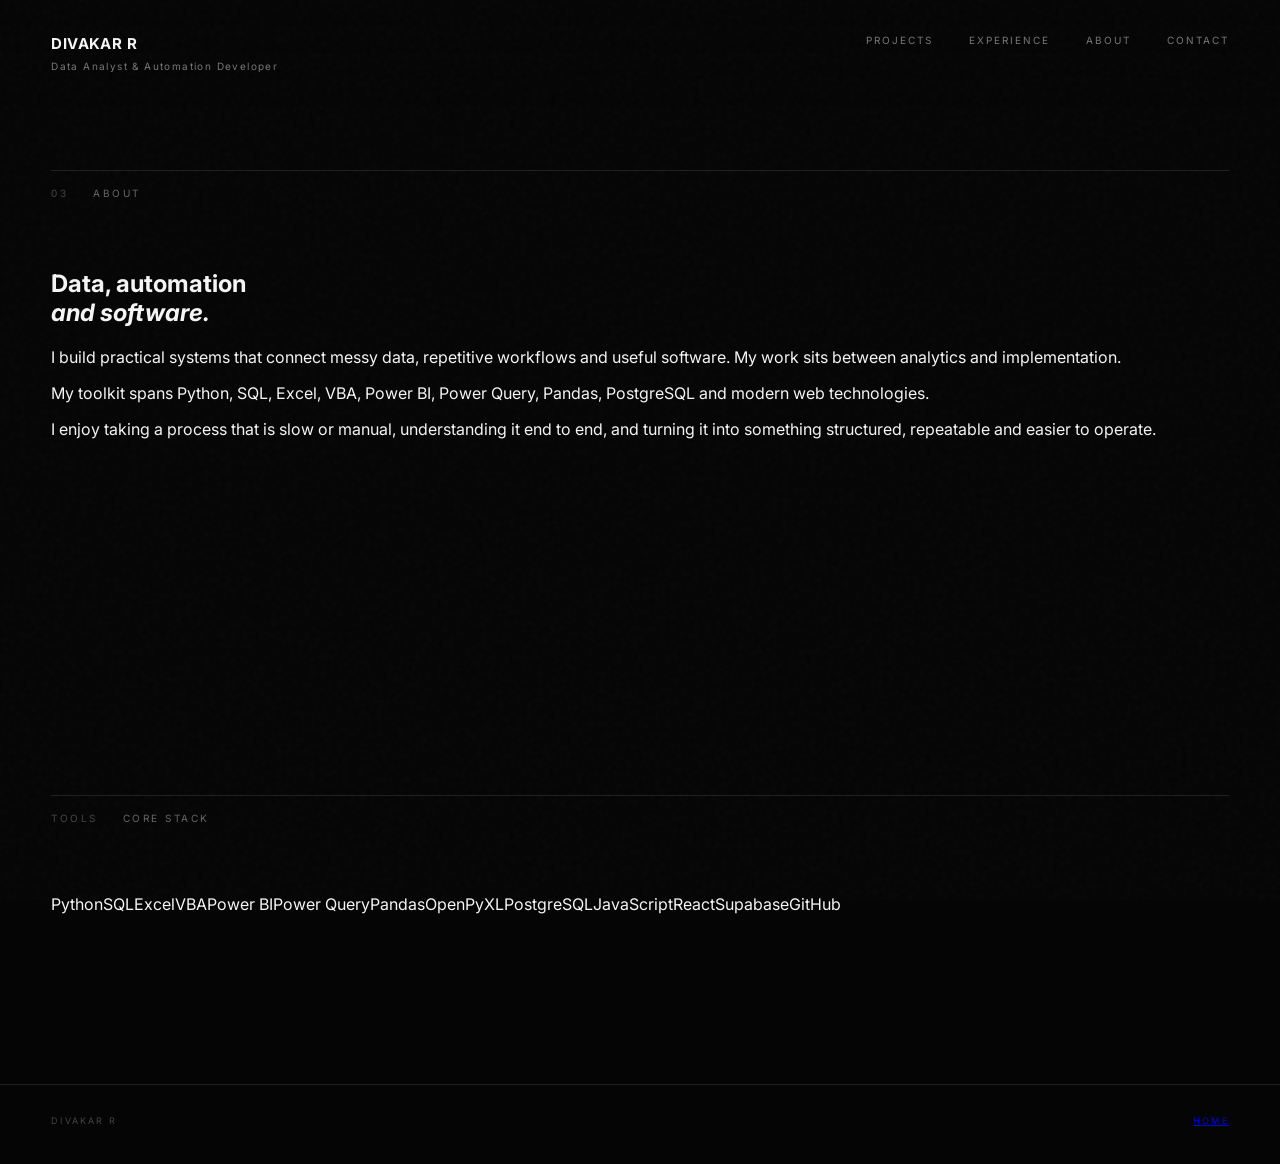
==== about.html @ 4584825c "Add About page" ====
<!doctype html><html lang="en"><head><meta charset="utf-8"><meta name="viewport" content="width=device-width,initial-scale=1"><meta name="description" content="About Divakar R — Data Analyst and Automation Developer"><title>About — Divakar R</title><link rel="preconnect" href="https://fonts.googleapis.com"><link rel="preconnect" href="https://fonts.gstatic.com" crossorigin><link href="https://fonts.googleapis.com/css2?family=Inter:wght@400;500;600;700;800&display=swap" rel="stylesheet"><link rel="stylesheet" href="style.css"></head><body><div class="noise"></div><header class="topbar"><a class="brand" href="index.html"><strong>DIVAKAR R</strong><span>Data Analyst &amp; Automation Developer</span></a><nav><a href="projects.html">Projects</a><a href="experience.html">Experience</a><a href="about.html">About</a><a href="contact.html">Contact</a></nav></header><main><section class="section page-hero"><div class="section-label"><span>03</span><span>ABOUT</span></div><h1 class="page-title">Data, automation<br><em>and software.</em></h1><div class="page-grid"><p class="lead">I build practical systems that connect messy data, repetitive workflows and useful software. My work sits between analytics and implementation.</p><div class="copy"><p>My toolkit spans Python, SQL, Excel, VBA, Power BI, Power Query, Pandas, PostgreSQL and modern web technologies.</p><p>I enjoy taking a process that is slow or manual, understanding it end to end, and turning it into something structured, repeatable and easier to operate.</p></div></div></section><section class="section"><div class="section-label"><span>TOOLS</span><span>CORE STACK</span></div><div class="skill-grid"><span>Python</span><span>SQL</span><span>Excel</span><span>VBA</span><span>Power BI</span><span>Power Query</span><span>Pandas</span><span>OpenPyXL</span><span>PostgreSQL</span><span>JavaScript</span><span>React</span><span>Supabase</span><span>GitHub</span></div></section></main><footer><span>DIVAKAR R</span><span><a href="index.html">HOME</a></span></footer></body></html>
---- style.css ----
:root{--bg:#050505;--fg:#f5f5f5;--muted:#858585;--dim:#5c5c5c;--line:#202020}*{box-sizing:border-box}html{scroll-behavior:smooth}body{margin:0;background:var(--bg);color:var(--fg);font-family:Inter,Arial,sans-serif;overflow-x:hidden}.noise{position:fixed;inset:0;z-index:50;pointer-events:none;opacity:.035;background-image:url("data:image/svg+xml,%3Csvg viewBox='0 0 180 180' xmlns='http://www.w3.org/2000/svg'%3E%3Cfilter id='n'%3E%3CfeTurbulence type='fractalNoise' baseFrequency='.9' numOctaves='4' stitchTiles='stitch'/%3E%3C/filter%3E%3Crect width='100%25' height='100%25' filter='url(%23n)' opacity='.8'/%3E%3C/svg%3E")}.topbar{position:fixed;top:0;left:0;right:0;z-index:20;display:flex;justify-content:space-between;align-items:flex-start;padding:34px 4vw;background:linear-gradient(to bottom,rgba(5,5,5,.8),transparent)}.brand{display:grid;gap:7px;color:var(--fg);text-decoration:none}.brand strong{font-size:15px;letter-spacing:.03em}.brand span{font-size:10px;letter-spacing:.14em;color:#777}.topbar nav{display:flex;gap:36px}.topbar nav a{text-decoration:none;color:#777;font-size:10px;text-transform:uppercase;letter-spacing:.2em;transition:color .25s}.topbar nav a:hover{color:#fff}.hero{min-height:100vh;display:grid;grid-template-columns:48% 52%;position:relative;padding:150px 4vw 70px;align-items:center}.hero-copy{position:relative;z-index:2}.eyebrow{display:flex;align-items:center;gap:18px;color:#aaa;font-size:11px;letter-spacing:.3em;margin-bottom:35px}.eyebrow i{width:115px;height:1px;background:#343434}.hero h1{font-size:clamp(70px,9vw,142px);line-height:.82;letter-spacing:-.085em;margin:0 0 42px;font-weight:700}.hero h1 span{color:#626262}.hero-copy>p{max-width:500px;margin:0 0 48px;color:#8e8e8e;font-size:15px;line-height:1.8}.work-link{display:inline-flex;align-items:center;gap:30px;color:#fff;text-decoration:none;border-bottom:1px solid #444;padding-bottom:14px;font-size:10px;letter-spacing:.25em}.work-link b{font-size:26px;font-weight:300;line-height:.45;transition:transform .25s}.work-link:hover b{transform:translateX(8px)}.orb-stage{height:min(76vh,760px);min-height:520px;position:relative;display:grid;place-items:center}.orb-stage canvas{width:100%;height:100%;display:block}.orb-haze{position:absolute;width:min(35vw,470px);height:min(35vw,470px);border-radius:50%;background:radial-gradient(circle,rgba(255,255,255,.045),transparent 67%);filter:blur(22px);pointer-events:none}.section{padding:170px 4vw}.section-label{display:flex;align-items:center;gap:25px;padding-top:16px;border-top:1px solid var(--line);margin-bottom:70px;color:#666;font-size:10px;letter-spacing:.25em}.section-label span:first-child{color:#444}.project{display:grid;grid-template-columns:60px 1fr 220px 30px;align-items:center;gap:20px;padding:28px 0;border-bottom:1px solid var(--line);text-decoration:none;color:#fff;transition:padding .35s,background .35s}.project:hover{padding-left:18px;background:linear-gradient(90deg,rgba(255,255,255,.025),transparent)}.project .number,.project .meta{color:#555;font-size:10px;letter-spacing:.16em}.project h2{margin:0;font-size:clamp(25px,3.2vw,48px);font-weight:500;letter-spacing:-.045em}.project .arrow{font-size:24px;text-align:right;color:#aaa}.split-section{min-height:70vh}.split-content{display:grid;grid-template-columns:1fr 1fr;gap:10vw}.kicker{color:#777;font-size:10px;letter-spacing:.24em;margin:0 0 35px}.split-content h2{font-size:clamp(44px,6vw,86px);line-height:.98;letter-spacing:-.065em;font-weight:600;margin:0}.body-copy{max-width:510px;padding-top:45px}.body-copy p{font-size:18px;line-height:1.9;color:#8a8a8a;margin:0}.about-statement em{color:#686868;font-style:normal}.skills{display:flex;flex-wrap:wrap;align-content:flex-start;gap:9px;padding-top:45px}.skills span{border:1px solid var(--line);padding:11px 14px;color:#888;font-size:10px;letter-spacing:.1em}.contact{min-height:75vh}.contact-content{display:grid;grid-template-columns:1.3fr .7fr;gap:10vw}.contact-content h2{font-size:clamp(52px,8vw,120px);line-height:.88;letter-spacing:-.08em;margin:0;font-weight:600}.contact-links{display:flex;flex-direction:column;align-self:end}.contact-links a{display:flex;justify-content:space-between;padding:18px 0;border-bottom:1px solid var(--line);color:#aaa;text-decoration:none;font-size:10px;letter-spacing:.2em;transition:color .25s}.contact-links a:hover{color:#fff}.contact-links span{font-size:18px}footer{display:flex;justify-content:space-between;padding:30px 4vw 38px;border-top:1px solid var(--line);color:#444;font-size:9px;letter-spacing:.24em}.reveal{opacity:1;transform:none}.js-ready .reveal{opacity:0;transform:translateY(22px);transition:opacity .9s ease,transform .9s ease}.js-ready .reveal.is-visible{opacity:1;transform:none}@media(max-width:900px){.topbar{padding:24px 6vw}.topbar nav{gap:16px}.topbar nav a{font-size:8px}.hero{grid-template-columns:1fr;padding:125px 6vw 40px}.hero h1{font-size:clamp(65px,16vw,112px)}.hero-copy>p{max-width:430px}.orb-stage{height:430px;min-height:430px;margin-top:-25px}.orb-haze{width:330px;height:330px}.section{padding:115px 6vw}.project{grid-template-columns:38px 1fr 25px}.project .meta{display:none}.split-content,.contact-content{grid-template-columns:1fr;gap:45px}.body-copy,.skills{padding-top:0}.split-section{min-height:auto}.contact-content h2{max-width:700px}footer{padding-left:6vw;padding-right:6vw}}@media(max-width:560px){.brand span{display:none}.topbar nav a:nth-child(3){display:none}.topbar nav{gap:12px}.hero{padding-top:115px}.hero h1{margin-bottom:34px}.hero-copy>p{font-size:14px}.orb-stage{height:360px;min-height:360px}.section-label{margin-bottom:48px}.project{padding:23px 0}.project h2{font-size:25px}.split-content h2{font-size:47px}.body-copy p{font-size:16px}.contact-content h2{font-size:56px}footer{font-size:8px}}@media(prefers-reduced-motion:reduce){html{scroll-behavior:auto}.project,.work-link b,.reveal{transition:none!important}.js-ready .reveal{opacity:1;transform:none}}
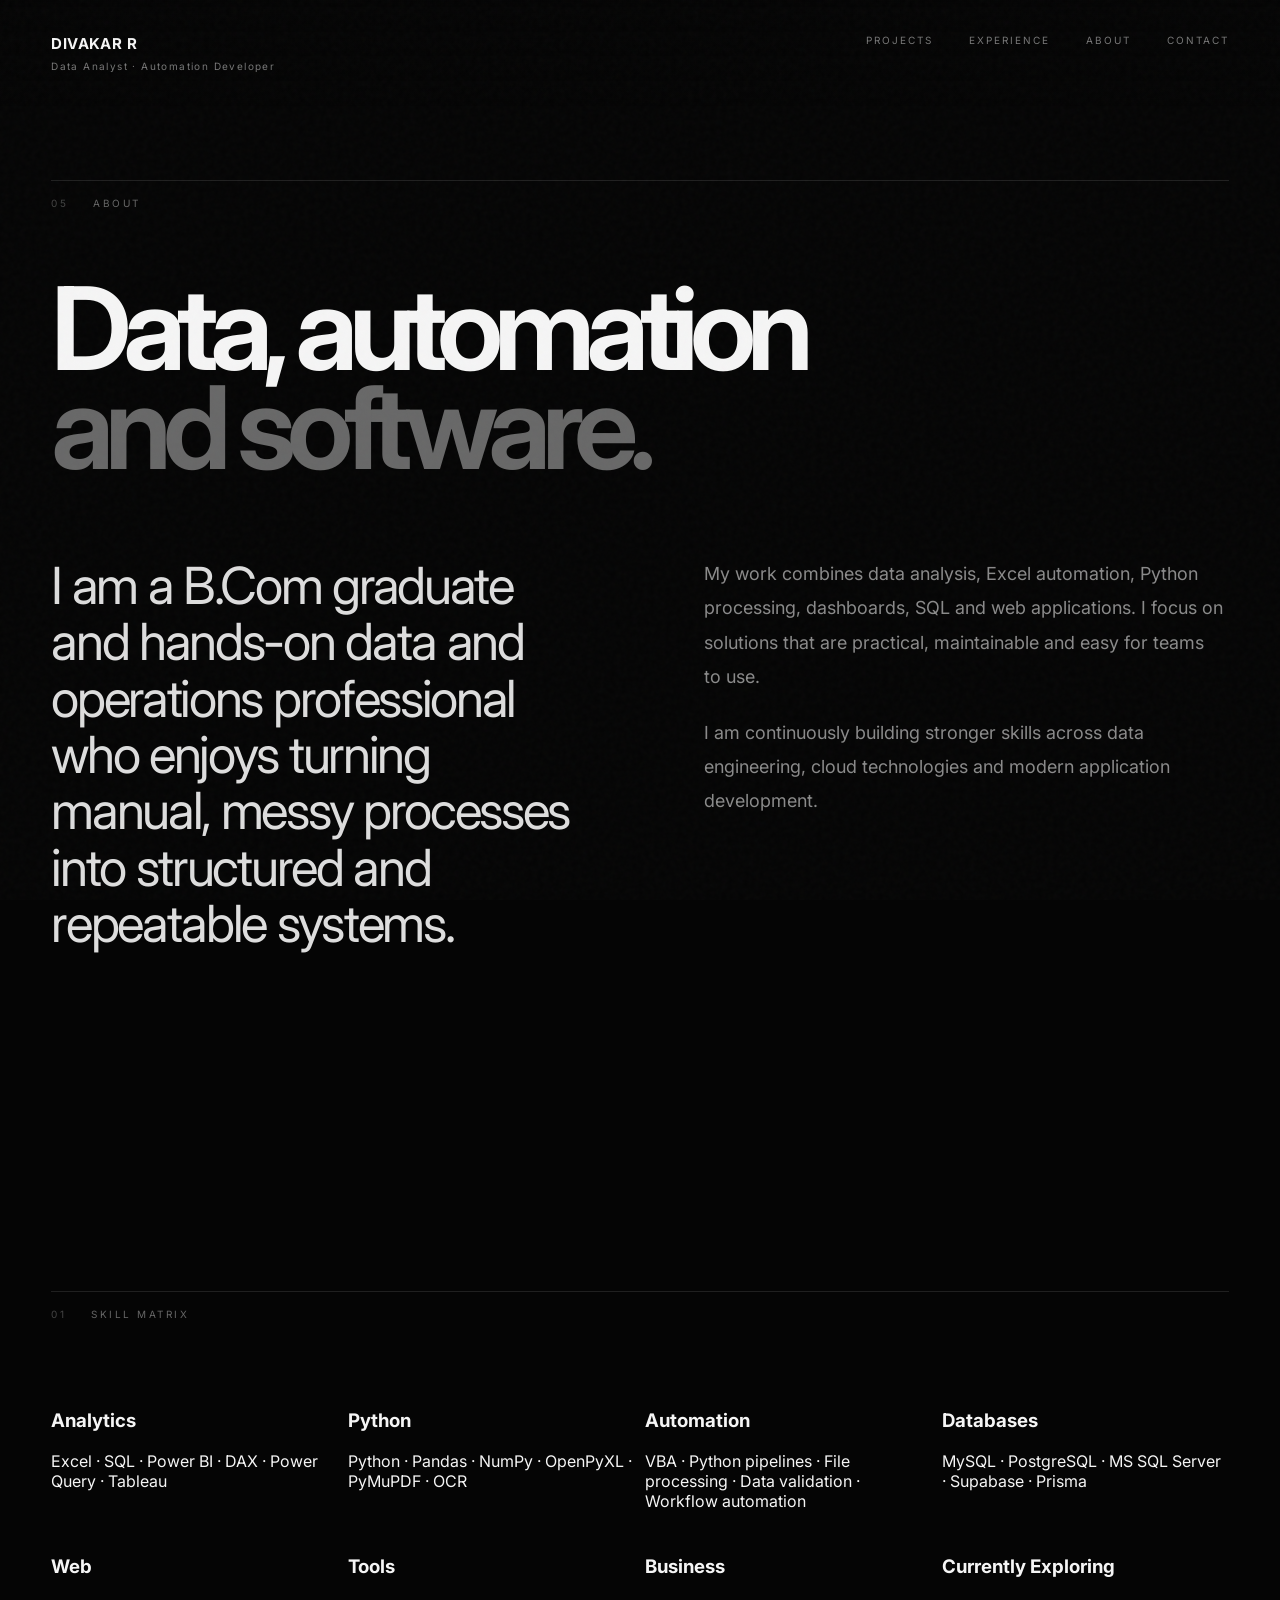
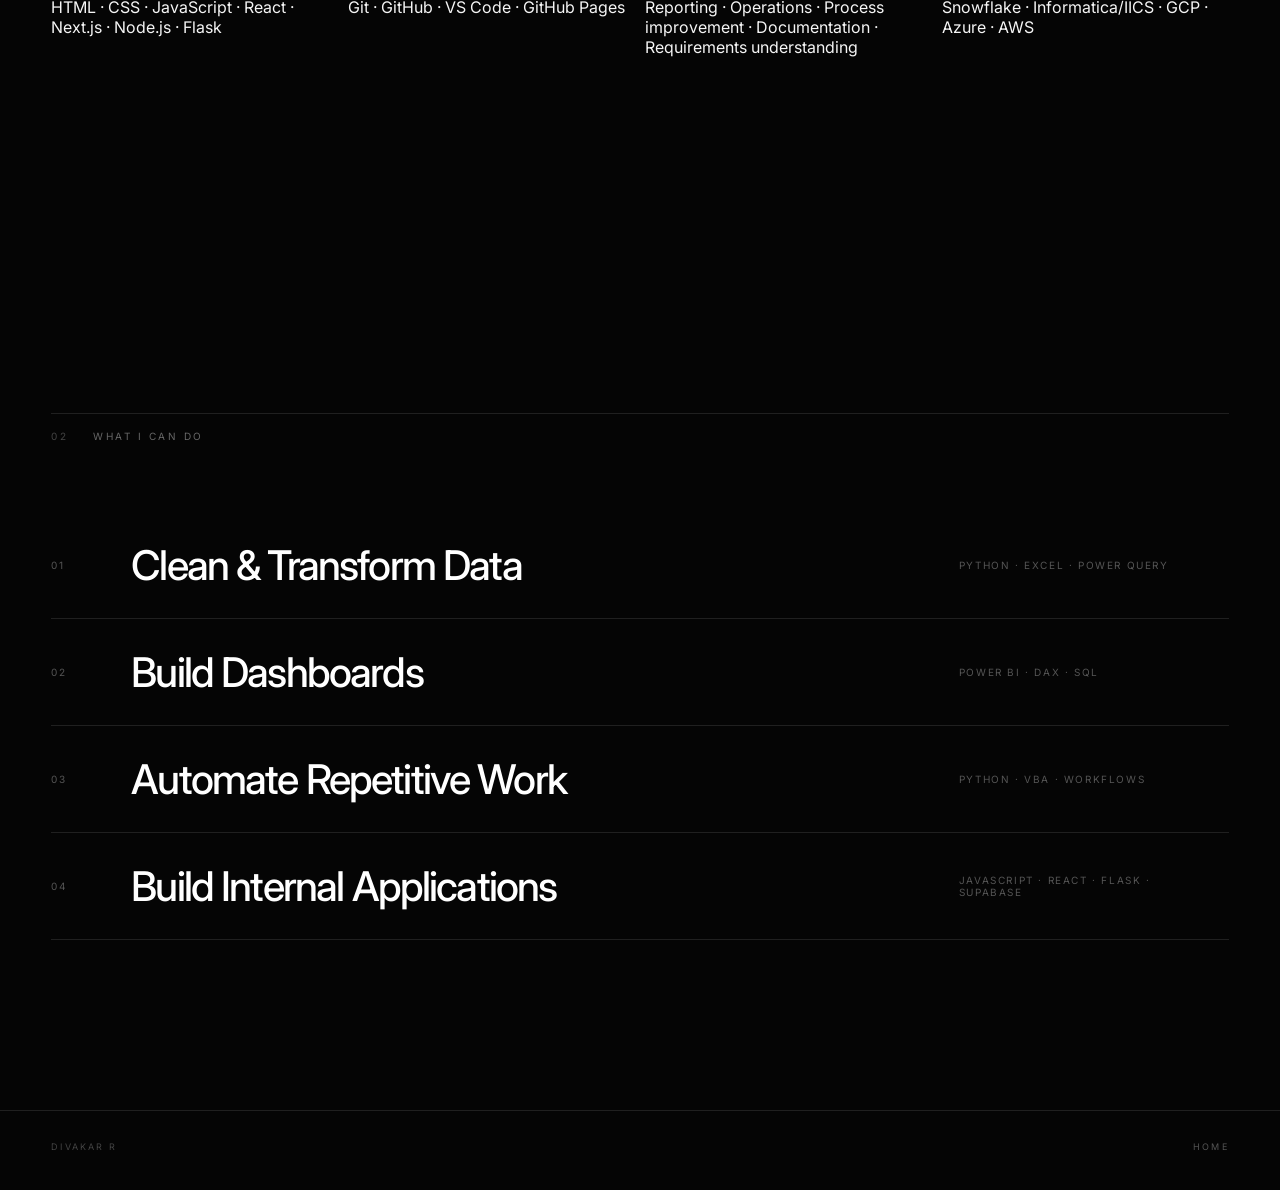
==== commit 391508a9: "Expand portfolio skills and profile details" ====
--- a/about.html
+++ b/about.html
@@ -1 +1,7 @@
-<!doctype html><html lang="en"><head><meta charset="utf-8"><meta name="viewport" content="width=device-width,initial-scale=1"><meta name="description" content="About Divakar R — Data Analyst and Automation Developer"><title>About — Divakar R</title><link rel="preconnect" href="https://fonts.googleapis.com"><link rel="preconnect" href="https://fonts.gstatic.com" crossorigin><link href="https://fonts.googleapis.com/css2?family=Inter:wght@400;500;600;700;800&display=swap" rel="stylesheet"><link rel="stylesheet" href="style.css"></head><body><div class="noise"></div><header class="topbar"><a class="brand" href="index.html"><strong>DIVAKAR R</strong><span>Data Analyst &amp; Automation Developer</span></a><nav><a href="projects.html">Projects</a><a href="experience.html">Experience</a><a href="about.html">About</a><a href="contact.html">Contact</a></nav></header><main><section class="section page-hero"><div class="section-label"><span>03</span><span>ABOUT</span></div><h1 class="page-title">Data, automation<br><em>and software.</em></h1><div class="page-grid"><p class="lead">I build practical systems that connect messy data, repetitive workflows and useful software. My work sits between analytics and implementation.</p><div class="copy"><p>My toolkit spans Python, SQL, Excel, VBA, Power BI, Power Query, Pandas, PostgreSQL and modern web technologies.</p><p>I enjoy taking a process that is slow or manual, understanding it end to end, and turning it into something structured, repeatable and easier to operate.</p></div></div></section><section class="section"><div class="section-label"><span>TOOLS</span><span>CORE STACK</span></div><div class="skill-grid"><span>Python</span><span>SQL</span><span>Excel</span><span>VBA</span><span>Power BI</span><span>Power Query</span><span>Pandas</span><span>OpenPyXL</span><span>PostgreSQL</span><span>JavaScript</span><span>React</span><span>Supabase</span><span>GitHub</span></div></section></main><footer><span>DIVAKAR R</span><span><a href="index.html">HOME</a></span></footer></body></html>+<!doctype html>
+<html lang="en"><head><meta charset="utf-8"><meta name="viewport" content="width=device-width,initial-scale=1"><meta name="description" content="About Divakar R — Data Analyst and Automation Developer"><title>About — Divakar R</title><link rel="preconnect" href="https://fonts.googleapis.com"><link rel="preconnect" href="https://fonts.gstatic.com" crossorigin><link href="https://fonts.googleapis.com/css2?family=Inter:wght@400;500;600;700;800&display=swap" rel="stylesheet"><link rel="stylesheet" href="style.css"></head>
+<body><div class="noise"></div><header class="topbar"><a class="brand" href="index.html"><strong>DIVAKAR R</strong><span>Data Analyst · Automation Developer</span></a><nav><a href="projects.html">Projects</a><a href="experience.html">Experience</a><a href="about.html">About</a><a href="contact.html">Contact</a></nav></header><main>
+<section class="section page-hero"><div class="section-label"><span>05</span><span>ABOUT</span></div><h1 class="page-title">Data, automation<br><em>and software.</em></h1><div class="page-grid"><p class="lead">I am a B.Com graduate and hands-on data and operations professional who enjoys turning manual, messy processes into structured and repeatable systems.</p><div class="copy"><p>My work combines data analysis, Excel automation, Python processing, dashboards, SQL and web applications. I focus on solutions that are practical, maintainable and easy for teams to use.</p><p>I am continuously building stronger skills across data engineering, cloud technologies and modern application development.</p></div></div></section>
+<section class="section"><div class="section-label"><span>01</span><span>SKILL MATRIX</span></div><div class="skill-grid detailed"><div><h3>Analytics</h3><p>Excel · SQL · Power BI · DAX · Power Query · Tableau</p></div><div><h3>Python</h3><p>Python · Pandas · NumPy · OpenPyXL · PyMuPDF · OCR</p></div><div><h3>Automation</h3><p>VBA · Python pipelines · File processing · Data validation · Workflow automation</p></div><div><h3>Databases</h3><p>MySQL · PostgreSQL · MS SQL Server · Supabase · Prisma</p></div><div><h3>Web</h3><p>HTML · CSS · JavaScript · React · Next.js · Node.js · Flask</p></div><div><h3>Tools</h3><p>Git · GitHub · VS Code · GitHub Pages</p></div><div><h3>Business</h3><p>Reporting · Operations · Process improvement · Documentation · Requirements understanding</p></div><div><h3>Currently Exploring</h3><p>Snowflake · Informatica/IICS · GCP · Azure · AWS</p></div></div></section>
+<section class="section"><div class="section-label"><span>02</span><span>WHAT I CAN DO</span></div><div class="project-list"><div class="project"><span class="number">01</span><h2>Clean & Transform Data</h2><span class="meta">PYTHON · EXCEL · POWER QUERY</span></div><div class="project"><span class="number">02</span><h2>Build Dashboards</h2><span class="meta">POWER BI · DAX · SQL</span></div><div class="project"><span class="number">03</span><h2>Automate Repetitive Work</h2><span class="meta">PYTHON · VBA · WORKFLOWS</span></div><div class="project"><span class="number">04</span><h2>Build Internal Applications</h2><span class="meta">JAVASCRIPT · REACT · FLASK · SUPABASE</span></div></div></section>
+</main><footer><span>DIVAKAR R</span><span><a href="index.html">HOME</a></span></footer></body></html>
--- a/style.css
+++ b/style.css
@@ -1 +1 @@
-:root{--bg:#050505;--fg:#f5f5f5;--muted:#858585;--dim:#5c5c5c;--line:#202020}*{box-sizing:border-box}html{scroll-behavior:smooth}body{margin:0;background:var(--bg);color:var(--fg);font-family:Inter,Arial,sans-serif;overflow-x:hidden}.noise{position:fixed;inset:0;z-index:50;pointer-events:none;opacity:.035;background-image:url("data:image/svg+xml,%3Csvg viewBox='0 0 180 180' xmlns='http://www.w3.org/2000/svg'%3E%3Cfilter id='n'%3E%3CfeTurbulence type='fractalNoise' baseFrequency='.9' numOctaves='4' stitchTiles='stitch'/%3E%3C/filter%3E%3Crect width='100%25' height='100%25' filter='url(%23n)' opacity='.8'/%3E%3C/svg%3E")}.topbar{position:fixed;top:0;left:0;right:0;z-index:20;display:flex;justify-content:space-between;align-items:flex-start;padding:34px 4vw;background:linear-gradient(to bottom,rgba(5,5,5,.8),transparent)}.brand{display:grid;gap:7px;color:var(--fg);text-decoration:none}.brand strong{font-size:15px;letter-spacing:.03em}.brand span{font-size:10px;letter-spacing:.14em;color:#777}.topbar nav{display:flex;gap:36px}.topbar nav a{text-decoration:none;color:#777;font-size:10px;text-transform:uppercase;letter-spacing:.2em;transition:color .25s}.topbar nav a:hover{color:#fff}.hero{min-height:100vh;display:grid;grid-template-columns:48% 52%;position:relative;padding:150px 4vw 70px;align-items:center}.hero-copy{position:relative;z-index:2}.eyebrow{display:flex;align-items:center;gap:18px;color:#aaa;font-size:11px;letter-spacing:.3em;margin-bottom:35px}.eyebrow i{width:115px;height:1px;background:#343434}.hero h1{font-size:clamp(70px,9vw,142px);line-height:.82;letter-spacing:-.085em;margin:0 0 42px;font-weight:700}.hero h1 span{color:#626262}.hero-copy>p{max-width:500px;margin:0 0 48px;color:#8e8e8e;font-size:15px;line-height:1.8}.work-link{display:inline-flex;align-items:center;gap:30px;color:#fff;text-decoration:none;border-bottom:1px solid #444;padding-bottom:14px;font-size:10px;letter-spacing:.25em}.work-link b{font-size:26px;font-weight:300;line-height:.45;transition:transform .25s}.work-link:hover b{transform:translateX(8px)}.orb-stage{height:min(76vh,760px);min-height:520px;position:relative;display:grid;place-items:center}.orb-stage canvas{width:100%;height:100%;display:block}.orb-haze{position:absolute;width:min(35vw,470px);height:min(35vw,470px);border-radius:50%;background:radial-gradient(circle,rgba(255,255,255,.045),transparent 67%);filter:blur(22px);pointer-events:none}.section{padding:170px 4vw}.section-label{display:flex;align-items:center;gap:25px;padding-top:16px;border-top:1px solid var(--line);margin-bottom:70px;color:#666;font-size:10px;letter-spacing:.25em}.section-label span:first-child{color:#444}.project{display:grid;grid-template-columns:60px 1fr 220px 30px;align-items:center;gap:20px;padding:28px 0;border-bottom:1px solid var(--line);text-decoration:none;color:#fff;transition:padding .35s,background .35s}.project:hover{padding-left:18px;background:linear-gradient(90deg,rgba(255,255,255,.025),transparent)}.project .number,.project .meta{color:#555;font-size:10px;letter-spacing:.16em}.project h2{margin:0;font-size:clamp(25px,3.2vw,48px);font-weight:500;letter-spacing:-.045em}.project .arrow{font-size:24px;text-align:right;color:#aaa}.split-section{min-height:70vh}.split-content{display:grid;grid-template-columns:1fr 1fr;gap:10vw}.kicker{color:#777;font-size:10px;letter-spacing:.24em;margin:0 0 35px}.split-content h2{font-size:clamp(44px,6vw,86px);line-height:.98;letter-spacing:-.065em;font-weight:600;margin:0}.body-copy{max-width:510px;padding-top:45px}.body-copy p{font-size:18px;line-height:1.9;color:#8a8a8a;margin:0}.about-statement em{color:#686868;font-style:normal}.skills{display:flex;flex-wrap:wrap;align-content:flex-start;gap:9px;padding-top:45px}.skills span{border:1px solid var(--line);padding:11px 14px;color:#888;font-size:10px;letter-spacing:.1em}.contact{min-height:75vh}.contact-content{display:grid;grid-template-columns:1.3fr .7fr;gap:10vw}.contact-content h2{font-size:clamp(52px,8vw,120px);line-height:.88;letter-spacing:-.08em;margin:0;font-weight:600}.contact-links{display:flex;flex-direction:column;align-self:end}.contact-links a{display:flex;justify-content:space-between;padding:18px 0;border-bottom:1px solid var(--line);color:#aaa;text-decoration:none;font-size:10px;letter-spacing:.2em;transition:color .25s}.contact-links a:hover{color:#fff}.contact-links span{font-size:18px}footer{display:flex;justify-content:space-between;padding:30px 4vw 38px;border-top:1px solid var(--line);color:#444;font-size:9px;letter-spacing:.24em}.reveal{opacity:1;transform:none}.js-ready .reveal{opacity:0;transform:translateY(22px);transition:opacity .9s ease,transform .9s ease}.js-ready .reveal.is-visible{opacity:1;transform:none}@media(max-width:900px){.topbar{padding:24px 6vw}.topbar nav{gap:16px}.topbar nav a{font-size:8px}.hero{grid-template-columns:1fr;padding:125px 6vw 40px}.hero h1{font-size:clamp(65px,16vw,112px)}.hero-copy>p{max-width:430px}.orb-stage{height:430px;min-height:430px;margin-top:-25px}.orb-haze{width:330px;height:330px}.section{padding:115px 6vw}.project{grid-template-columns:38px 1fr 25px}.project .meta{display:none}.split-content,.contact-content{grid-template-columns:1fr;gap:45px}.body-copy,.skills{padding-top:0}.split-section{min-height:auto}.contact-content h2{max-width:700px}footer{padding-left:6vw;padding-right:6vw}}@media(max-width:560px){.brand span{display:none}.topbar nav a:nth-child(3){display:none}.topbar nav{gap:12px}.hero{padding-top:115px}.hero h1{margin-bottom:34px}.hero-copy>p{font-size:14px}.orb-stage{height:360px;min-height:360px}.section-label{margin-bottom:48px}.project{padding:23px 0}.project h2{font-size:25px}.split-content h2{font-size:47px}.body-copy p{font-size:16px}.contact-content h2{font-size:56px}footer{font-size:8px}}@media(prefers-reduced-motion:reduce){html{scroll-behavior:auto}.project,.work-link b,.reveal{transition:none!important}.js-ready .reveal{opacity:1;transform:none}}+:root{--bg:#050505;--fg:#f5f5f5;--muted:#858585;--dim:#5c5c5c;--line:#202020}*{box-sizing:border-box}html{scroll-behavior:smooth}body{margin:0;background:var(--bg);color:var(--fg);font-family:Inter,Arial,sans-serif;overflow-x:hidden}.noise{position:fixed;inset:0;z-index:50;pointer-events:none;opacity:.035;background-image:url("data:image/svg+xml,%3Csvg viewBox='0 0 180 180' xmlns='http://www.w3.org/2000/svg'%3E%3Cfilter id='n'%3E%3CfeTurbulence type='fractalNoise' baseFrequency='.9' numOctaves='4' stitchTiles='stitch'/%3E%3C/filter%3E%3Crect width='100%25' height='100%25' filter='url(%23n)' opacity='.8'/%3E%3C/svg%3E")}.topbar{position:fixed;top:0;left:0;right:0;z-index:20;display:flex;justify-content:space-between;align-items:flex-start;padding:34px 4vw;background:linear-gradient(to bottom,rgba(5,5,5,.86),transparent)}.brand{display:grid;gap:7px;color:var(--fg);text-decoration:none}.brand strong{font-size:15px;letter-spacing:.03em}.brand span{font-size:10px;letter-spacing:.14em;color:#777}.topbar nav{display:flex;gap:36px}.topbar nav a{text-decoration:none;color:#777;font-size:10px;text-transform:uppercase;letter-spacing:.2em;transition:color .25s}.topbar nav a:hover{color:#fff}.hero{min-height:100vh;display:grid;grid-template-columns:48% 52%;position:relative;padding:150px 4vw 70px;align-items:center}.hero-copy{position:relative;z-index:2}.eyebrow{display:flex;align-items:center;gap:18px;color:#aaa;font-size:11px;letter-spacing:.3em;margin-bottom:35px}.eyebrow i{width:115px;height:1px;background:#343434}.hero h1{font-size:clamp(70px,9vw,142px);line-height:.82;letter-spacing:-.085em;margin:0 0 42px;font-weight:700}.hero h1 span{color:#626262}.hero-copy>p{max-width:500px;margin:0 0 48px;color:#8e8e8e;font-size:15px;line-height:1.8}.work-link{display:inline-flex;align-items:center;gap:30px;color:#fff;text-decoration:none;border-bottom:1px solid #444;padding-bottom:14px;font-size:10px;letter-spacing:.25em}.work-link b{font-size:26px;font-weight:300;line-height:.45;transition:transform .25s}.work-link:hover b{transform:translateX(8px)}.orb-stage{height:min(76vh,760px);min-height:520px;position:relative;display:grid;place-items:center}.orb-stage canvas{width:100%;height:100%;display:block}.orb-haze{position:absolute;width:min(35vw,470px);height:min(35vw,470px);border-radius:50%;background:radial-gradient(circle,rgba(255,255,255,.045),transparent 67%);filter:blur(22px);pointer-events:none}.section{padding:170px 4vw}.section-label{display:flex;align-items:center;gap:25px;padding-top:16px;border-top:1px solid var(--line);margin-bottom:70px;color:#666;font-size:10px;letter-spacing:.25em}.section-label span:first-child{color:#444}.project{display:grid;grid-template-columns:60px 1fr 220px 30px;align-items:center;gap:20px;padding:28px 0;border-bottom:1px solid var(--line);text-decoration:none;color:#fff;transition:padding .35s,background .35s}.project:hover{padding-left:18px;background:linear-gradient(90deg,rgba(255,255,255,.025),transparent)}.project .number,.project .meta{color:#555;font-size:10px;letter-spacing:.16em}.project h2{margin:0;font-size:clamp(25px,3.2vw,48px);font-weight:500;letter-spacing:-.045em}.project .arrow{font-size:24px;text-align:right;color:#aaa}.split-section{min-height:70vh}.split-content{display:grid;grid-template-columns:1fr 1fr;gap:10vw}.kicker{color:#777;font-size:10px;letter-spacing:.24em;margin:0 0 35px}.split-content h2{font-size:clamp(44px,6vw,86px);line-height:.98;letter-spacing:-.065em;font-weight:600;margin:0}.body-copy{max-width:510px;padding-top:45px}.body-copy p,.copy p{font-size:18px;line-height:1.9;color:#8a8a8a;margin:0 0 22px}.about-statement em,.page-title em{color:#686868;font-style:normal}.skills{display:flex;flex-wrap:wrap;align-content:flex-start;gap:9px;padding-top:45px}.skills span,.skill-grid span{border:1px solid var(--line);padding:11px 14px;color:#888;font-size:10px;letter-spacing:.1em}.contact{min-height:75vh}.contact-content{display:grid;grid-template-columns:1.3fr .7fr;gap:10vw}.contact-content h2{font-size:clamp(52px,8vw,120px);line-height:.88;letter-spacing:-.08em;margin:0;font-weight:600}.contact-links{display:flex;flex-direction:column;align-self:end}.contact-links a{display:flex;justify-content:space-between;padding:18px 0;border-bottom:1px solid var(--line);color:#aaa;text-decoration:none;font-size:10px;letter-spacing:.2em;transition:color .25s}.contact-links a:hover{color:#fff}.contact-links span{font-size:18px}footer{display:flex;justify-content:space-between;padding:30px 4vw 38px;border-top:1px solid var(--line);color:#444;font-size:9px;letter-spacing:.24em}footer a{color:#555;text-decoration:none}footer a:hover{color:#fff}.reveal{opacity:1;transform:none}.js-ready .reveal{opacity:0;transform:translateY(22px);transition:opacity .9s ease,transform .9s ease}.js-ready .reveal.is-visible{opacity:1;transform:none}.page-hero{padding-top:180px;min-height:70vh}.page-title{font-size:clamp(62px,9vw,140px);line-height:.86;letter-spacing:-.08em;margin:0 0 80px;font-weight:650}.page-grid,.case-grid{display:grid;grid-template-columns:1fr 1fr;gap:10vw;align-items:start}.lead{font-size:clamp(28px,4vw,55px);line-height:1.1;letter-spacing:-.045em;margin:0;color:#ddd;max-width:760px}.page-grid .copy{max-width:520px}.timeline{display:grid;gap:0}.timeline article{display:grid;grid-template-columns:1fr 1fr;gap:10vw;padding:55px 0;border-top:1px solid var(--line)}.timeline h2,.case-grid h2{font-size:clamp(36px,5vw,72px);line-height:.98;letter-spacing:-.06em;margin:16px 0 0;font-weight:600}.date{font-size:10px;letter-spacing:.22em;color:#555}.timeline ul{margin:28px 0 0;padding-left:18px;color:#8a8a8a;line-height:2}.skill-grid{display:grid;grid-template-columns:repeat(4,1fr);gap:10px}.skill-grid span{padding:22px}.full-list{margin-top:30px}.case-hero{min-height:80vh;display:flex;flex-direction:column;justify-content:center}.case-hero .lead{max-width:850px}.flow{display:grid;grid-template-columns:repeat(4,1fr);border-top:1px solid var(--line)}.flow>div{min-height:180px;padding:24px;border-right:1px solid var(--line);display:flex;flex-direction:column;gap:12px}.flow>div:last-child{border-right:0}.flow b{font-size:10px;color:#555;letter-spacing:.15em}.flow strong{font-size:28px;letter-spacing:-.04em}.flow span{font-size:13px;line-height:1.6;color:#777}.feature-grid{display:grid;grid-template-columns:repeat(3,1fr);border-top:1px solid var(--line);border-left:1px solid var(--line)}.feature-grid div{padding:35px;border-right:1px solid var(--line);border-bottom:1px solid var(--line);font-size:22px;letter-spacing:-.03em;color:#bbb}@media(max-width:900px){.topbar{padding:24px 6vw}.topbar nav{gap:16px}.topbar nav a{font-size:8px}.hero{grid-template-columns:1fr;padding:125px 6vw 40px}.hero h1{font-size:clamp(65px,16vw,112px)}.hero-copy>p{max-width:430px}.orb-stage{height:430px;min-height:430px;margin-top:-25px}.orb-haze{width:330px;height:330px}.section{padding:115px 6vw}.project{grid-template-columns:38px 1fr 25px}.project .meta{display:none}.split-content,.contact-content,.page-grid,.case-grid,.timeline article{grid-template-columns:1fr;gap:45px}.body-copy,.skills{padding-top:0}.split-section{min-height:auto}.contact-content h2{max-width:700px}.page-hero{padding-top:135px}.page-title{font-size:clamp(58px,14vw,105px);margin-bottom:55px}.skill-grid{grid-template-columns:repeat(2,1fr)}.flow{grid-template-columns:repeat(2,1fr)}.flow>div:nth-child(2){border-right:0}.flow>div{border-bottom:1px solid var(--line)}.feature-grid{grid-template-columns:repeat(2,1fr)}footer{padding-left:6vw;padding-right:6vw}}@media(max-width:560px){.brand span{display:none}.topbar nav a:nth-child(3){display:none}.topbar nav{gap:12px}.hero{padding-top:115px}.hero h1{margin-bottom:34px}.hero-copy>p{font-size:14px}.orb-stage{height:360px;min-height:360px}.section-label{margin-bottom:48px}.project{padding:23px 0}.project h2{font-size:25px}.split-content h2{font-size:47px}.body-copy p,.copy p{font-size:16px}.contact-content h2{font-size:56px}.page-title{font-size:54px}.lead{font-size:27px}.skill-grid,.flow,.feature-grid{grid-template-columns:1fr}.flow>div{border-right:0!important}.timeline article{padding:38px 0}.timeline h2{font-size:44px}footer{font-size:8px}}@media(prefers-reduced-motion:reduce){html{scroll-behavior:auto}.project,.work-link b,.reveal{transition:none!important}.js-ready .reveal{opacity:1;transform:none}}
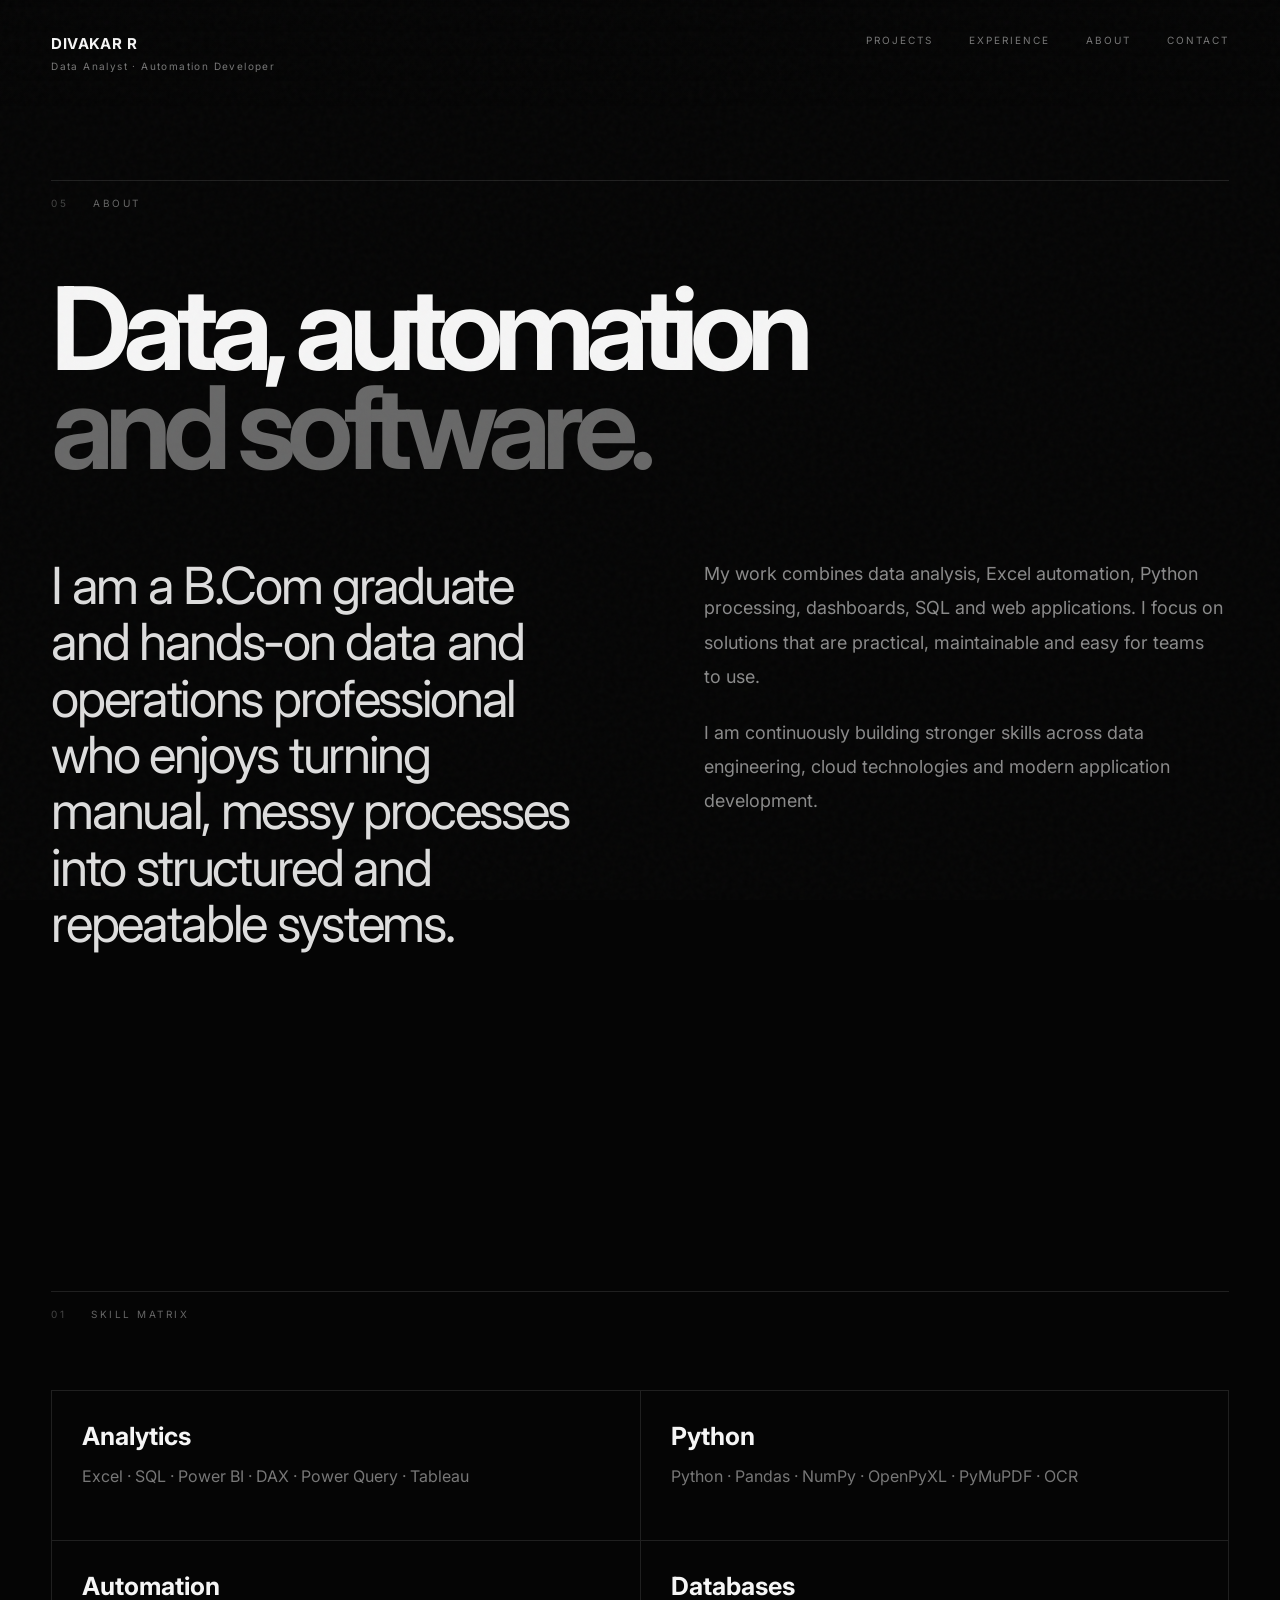
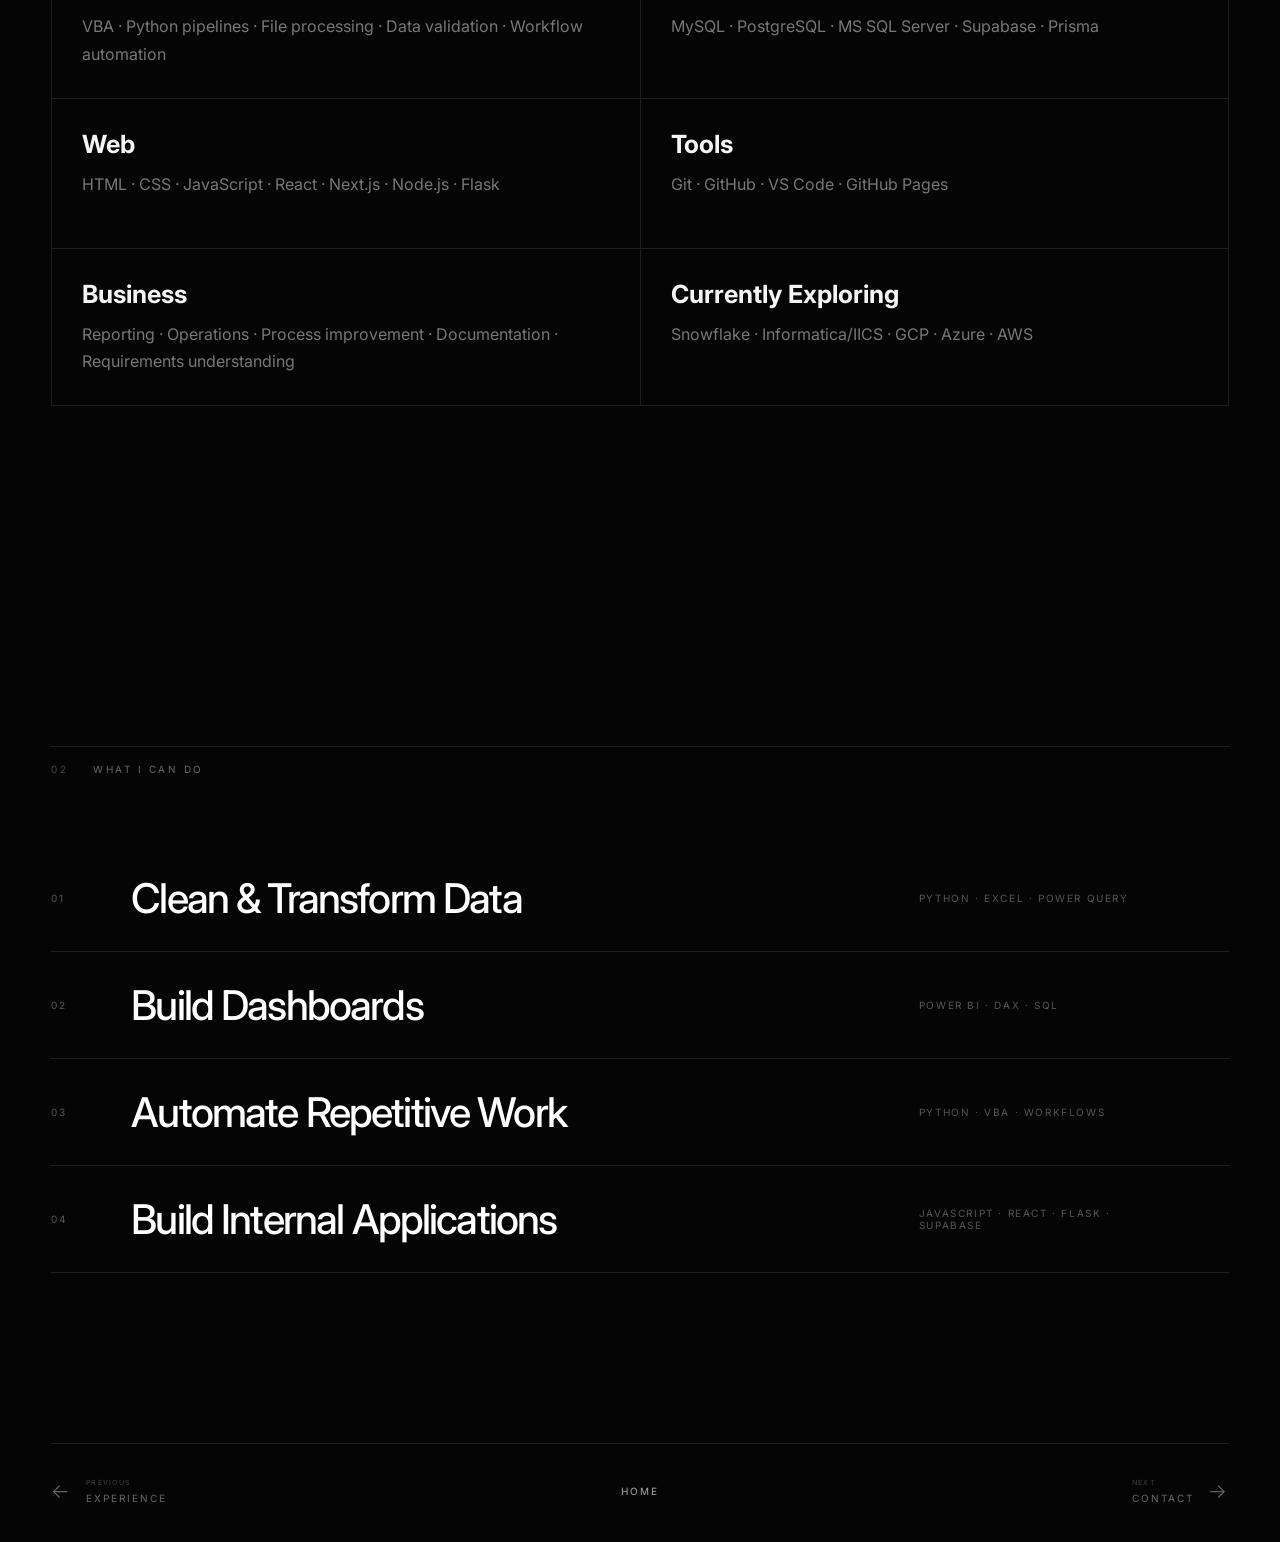
==== commit b70538f1: "Add previous next navigation to About" ====
--- a/about.html
+++ b/about.html
@@ -1,7 +1,7 @@
 <!doctype html>
-<html lang="en"><head><meta charset="utf-8"><meta name="viewport" content="width=device-width,initial-scale=1"><meta name="description" content="About Divakar R — Data Analyst and Automation Developer"><title>About — Divakar R</title><link rel="preconnect" href="https://fonts.googleapis.com"><link rel="preconnect" href="https://fonts.gstatic.com" crossorigin><link href="https://fonts.googleapis.com/css2?family=Inter:wght@400;500;600;700;800&display=swap" rel="stylesheet"><link rel="stylesheet" href="style.css"></head>
+<html lang="en"><head><meta charset="utf-8"><meta name="viewport" content="width=device-width,initial-scale=1"><meta name="description" content="About Divakar R — Data Analyst and Automation Developer"><title>About — Divakar R</title><link rel="preconnect" href="https://fonts.googleapis.com"><link rel="preconnect" href="https://fonts.gstatic.com" crossorigin><link href="https://fonts.googleapis.com/css2?family=Inter:wght@400;500;600;700;800&display=swap" rel="stylesheet"><link rel="stylesheet" href="style.css"><link rel="stylesheet" href="page-nav.css"></head>
 <body><div class="noise"></div><header class="topbar"><a class="brand" href="index.html"><strong>DIVAKAR R</strong><span>Data Analyst · Automation Developer</span></a><nav><a href="projects.html">Projects</a><a href="experience.html">Experience</a><a href="about.html">About</a><a href="contact.html">Contact</a></nav></header><main>
 <section class="section page-hero"><div class="section-label"><span>05</span><span>ABOUT</span></div><h1 class="page-title">Data, automation<br><em>and software.</em></h1><div class="page-grid"><p class="lead">I am a B.Com graduate and hands-on data and operations professional who enjoys turning manual, messy processes into structured and repeatable systems.</p><div class="copy"><p>My work combines data analysis, Excel automation, Python processing, dashboards, SQL and web applications. I focus on solutions that are practical, maintainable and easy for teams to use.</p><p>I am continuously building stronger skills across data engineering, cloud technologies and modern application development.</p></div></div></section>
 <section class="section"><div class="section-label"><span>01</span><span>SKILL MATRIX</span></div><div class="skill-grid detailed"><div><h3>Analytics</h3><p>Excel · SQL · Power BI · DAX · Power Query · Tableau</p></div><div><h3>Python</h3><p>Python · Pandas · NumPy · OpenPyXL · PyMuPDF · OCR</p></div><div><h3>Automation</h3><p>VBA · Python pipelines · File processing · Data validation · Workflow automation</p></div><div><h3>Databases</h3><p>MySQL · PostgreSQL · MS SQL Server · Supabase · Prisma</p></div><div><h3>Web</h3><p>HTML · CSS · JavaScript · React · Next.js · Node.js · Flask</p></div><div><h3>Tools</h3><p>Git · GitHub · VS Code · GitHub Pages</p></div><div><h3>Business</h3><p>Reporting · Operations · Process improvement · Documentation · Requirements understanding</p></div><div><h3>Currently Exploring</h3><p>Snowflake · Informatica/IICS · GCP · Azure · AWS</p></div></div></section>
 <section class="section"><div class="section-label"><span>02</span><span>WHAT I CAN DO</span></div><div class="project-list"><div class="project"><span class="number">01</span><h2>Clean & Transform Data</h2><span class="meta">PYTHON · EXCEL · POWER QUERY</span></div><div class="project"><span class="number">02</span><h2>Build Dashboards</h2><span class="meta">POWER BI · DAX · SQL</span></div><div class="project"><span class="number">03</span><h2>Automate Repetitive Work</h2><span class="meta">PYTHON · VBA · WORKFLOWS</span></div><div class="project"><span class="number">04</span><h2>Build Internal Applications</h2><span class="meta">JAVASCRIPT · REACT · FLASK · SUPABASE</span></div></div></section>
-</main><footer><span>DIVAKAR R</span><span><a href="index.html">HOME</a></span></footer></body></html>+</main><footer class="page-navigation"><a class="prev" href="experience.html"><span class="arrow">←</span><span class="label"><small>PREVIOUS</small>EXPERIENCE</span></a><a class="home" href="index.html">HOME</a><a class="next" href="contact.html"><span class="label"><small>NEXT</small>CONTACT</span><span class="arrow">→</span></a></footer></body></html>
--- a/style.css
+++ b/style.css
@@ -1 +1 @@
-:root{--bg:#050505;--fg:#f5f5f5;--muted:#858585;--dim:#5c5c5c;--line:#202020}*{box-sizing:border-box}html{scroll-behavior:smooth}body{margin:0;background:var(--bg);color:var(--fg);font-family:Inter,Arial,sans-serif;overflow-x:hidden}.noise{position:fixed;inset:0;z-index:50;pointer-events:none;opacity:.035;background-image:url("data:image/svg+xml,%3Csvg viewBox='0 0 180 180' xmlns='http://www.w3.org/2000/svg'%3E%3Cfilter id='n'%3E%3CfeTurbulence type='fractalNoise' baseFrequency='.9' numOctaves='4' stitchTiles='stitch'/%3E%3C/filter%3E%3Crect width='100%25' height='100%25' filter='url(%23n)' opacity='.8'/%3E%3C/svg%3E")}.topbar{position:fixed;top:0;left:0;right:0;z-index:20;display:flex;justify-content:space-between;align-items:flex-start;padding:34px 4vw;background:linear-gradient(to bottom,rgba(5,5,5,.86),transparent)}.brand{display:grid;gap:7px;color:var(--fg);text-decoration:none}.brand strong{font-size:15px;letter-spacing:.03em}.brand span{font-size:10px;letter-spacing:.14em;color:#777}.topbar nav{display:flex;gap:36px}.topbar nav a{text-decoration:none;color:#777;font-size:10px;text-transform:uppercase;letter-spacing:.2em;transition:color .25s}.topbar nav a:hover{color:#fff}.hero{min-height:100vh;display:grid;grid-template-columns:48% 52%;position:relative;padding:150px 4vw 70px;align-items:center}.hero-copy{position:relative;z-index:2}.eyebrow{display:flex;align-items:center;gap:18px;color:#aaa;font-size:11px;letter-spacing:.3em;margin-bottom:35px}.eyebrow i{width:115px;height:1px;background:#343434}.hero h1{font-size:clamp(70px,9vw,142px);line-height:.82;letter-spacing:-.085em;margin:0 0 42px;font-weight:700}.hero h1 span{color:#626262}.hero-copy>p{max-width:500px;margin:0 0 48px;color:#8e8e8e;font-size:15px;line-height:1.8}.work-link{display:inline-flex;align-items:center;gap:30px;color:#fff;text-decoration:none;border-bottom:1px solid #444;padding-bottom:14px;font-size:10px;letter-spacing:.25em}.work-link b{font-size:26px;font-weight:300;line-height:.45;transition:transform .25s}.work-link:hover b{transform:translateX(8px)}.orb-stage{height:min(76vh,760px);min-height:520px;position:relative;display:grid;place-items:center}.orb-stage canvas{width:100%;height:100%;display:block}.orb-haze{position:absolute;width:min(35vw,470px);height:min(35vw,470px);border-radius:50%;background:radial-gradient(circle,rgba(255,255,255,.045),transparent 67%);filter:blur(22px);pointer-events:none}.section{padding:170px 4vw}.section-label{display:flex;align-items:center;gap:25px;padding-top:16px;border-top:1px solid var(--line);margin-bottom:70px;color:#666;font-size:10px;letter-spacing:.25em}.section-label span:first-child{color:#444}.project{display:grid;grid-template-columns:60px 1fr 220px 30px;align-items:center;gap:20px;padding:28px 0;border-bottom:1px solid var(--line);text-decoration:none;color:#fff;transition:padding .35s,background .35s}.project:hover{padding-left:18px;background:linear-gradient(90deg,rgba(255,255,255,.025),transparent)}.project .number,.project .meta{color:#555;font-size:10px;letter-spacing:.16em}.project h2{margin:0;font-size:clamp(25px,3.2vw,48px);font-weight:500;letter-spacing:-.045em}.project .arrow{font-size:24px;text-align:right;color:#aaa}.split-section{min-height:70vh}.split-content{display:grid;grid-template-columns:1fr 1fr;gap:10vw}.kicker{color:#777;font-size:10px;letter-spacing:.24em;margin:0 0 35px}.split-content h2{font-size:clamp(44px,6vw,86px);line-height:.98;letter-spacing:-.065em;font-weight:600;margin:0}.body-copy{max-width:510px;padding-top:45px}.body-copy p,.copy p{font-size:18px;line-height:1.9;color:#8a8a8a;margin:0 0 22px}.about-statement em,.page-title em{color:#686868;font-style:normal}.skills{display:flex;flex-wrap:wrap;align-content:flex-start;gap:9px;padding-top:45px}.skills span,.skill-grid span{border:1px solid var(--line);padding:11px 14px;color:#888;font-size:10px;letter-spacing:.1em}.contact{min-height:75vh}.contact-content{display:grid;grid-template-columns:1.3fr .7fr;gap:10vw}.contact-content h2{font-size:clamp(52px,8vw,120px);line-height:.88;letter-spacing:-.08em;margin:0;font-weight:600}.contact-links{display:flex;flex-direction:column;align-self:end}.contact-links a{display:flex;justify-content:space-between;padding:18px 0;border-bottom:1px solid var(--line);color:#aaa;text-decoration:none;font-size:10px;letter-spacing:.2em;transition:color .25s}.contact-links a:hover{color:#fff}.contact-links span{font-size:18px}footer{display:flex;justify-content:space-between;padding:30px 4vw 38px;border-top:1px solid var(--line);color:#444;font-size:9px;letter-spacing:.24em}footer a{color:#555;text-decoration:none}footer a:hover{color:#fff}.reveal{opacity:1;transform:none}.js-ready .reveal{opacity:0;transform:translateY(22px);transition:opacity .9s ease,transform .9s ease}.js-ready .reveal.is-visible{opacity:1;transform:none}.page-hero{padding-top:180px;min-height:70vh}.page-title{font-size:clamp(62px,9vw,140px);line-height:.86;letter-spacing:-.08em;margin:0 0 80px;font-weight:650}.page-grid,.case-grid{display:grid;grid-template-columns:1fr 1fr;gap:10vw;align-items:start}.lead{font-size:clamp(28px,4vw,55px);line-height:1.1;letter-spacing:-.045em;margin:0;color:#ddd;max-width:760px}.page-grid .copy{max-width:520px}.timeline{display:grid;gap:0}.timeline article{display:grid;grid-template-columns:1fr 1fr;gap:10vw;padding:55px 0;border-top:1px solid var(--line)}.timeline h2,.case-grid h2{font-size:clamp(36px,5vw,72px);line-height:.98;letter-spacing:-.06em;margin:16px 0 0;font-weight:600}.date{font-size:10px;letter-spacing:.22em;color:#555}.timeline ul{margin:28px 0 0;padding-left:18px;color:#8a8a8a;line-height:2}.skill-grid{display:grid;grid-template-columns:repeat(4,1fr);gap:10px}.skill-grid span{padding:22px}.full-list{margin-top:30px}.case-hero{min-height:80vh;display:flex;flex-direction:column;justify-content:center}.case-hero .lead{max-width:850px}.flow{display:grid;grid-template-columns:repeat(4,1fr);border-top:1px solid var(--line)}.flow>div{min-height:180px;padding:24px;border-right:1px solid var(--line);display:flex;flex-direction:column;gap:12px}.flow>div:last-child{border-right:0}.flow b{font-size:10px;color:#555;letter-spacing:.15em}.flow strong{font-size:28px;letter-spacing:-.04em}.flow span{font-size:13px;line-height:1.6;color:#777}.feature-grid{display:grid;grid-template-columns:repeat(3,1fr);border-top:1px solid var(--line);border-left:1px solid var(--line)}.feature-grid div{padding:35px;border-right:1px solid var(--line);border-bottom:1px solid var(--line);font-size:22px;letter-spacing:-.03em;color:#bbb}@media(max-width:900px){.topbar{padding:24px 6vw}.topbar nav{gap:16px}.topbar nav a{font-size:8px}.hero{grid-template-columns:1fr;padding:125px 6vw 40px}.hero h1{font-size:clamp(65px,16vw,112px)}.hero-copy>p{max-width:430px}.orb-stage{height:430px;min-height:430px;margin-top:-25px}.orb-haze{width:330px;height:330px}.section{padding:115px 6vw}.project{grid-template-columns:38px 1fr 25px}.project .meta{display:none}.split-content,.contact-content,.page-grid,.case-grid,.timeline article{grid-template-columns:1fr;gap:45px}.body-copy,.skills{padding-top:0}.split-section{min-height:auto}.contact-content h2{max-width:700px}.page-hero{padding-top:135px}.page-title{font-size:clamp(58px,14vw,105px);margin-bottom:55px}.skill-grid{grid-template-columns:repeat(2,1fr)}.flow{grid-template-columns:repeat(2,1fr)}.flow>div:nth-child(2){border-right:0}.flow>div{border-bottom:1px solid var(--line)}.feature-grid{grid-template-columns:repeat(2,1fr)}footer{padding-left:6vw;padding-right:6vw}}@media(max-width:560px){.brand span{display:none}.topbar nav a:nth-child(3){display:none}.topbar nav{gap:12px}.hero{padding-top:115px}.hero h1{margin-bottom:34px}.hero-copy>p{font-size:14px}.orb-stage{height:360px;min-height:360px}.section-label{margin-bottom:48px}.project{padding:23px 0}.project h2{font-size:25px}.split-content h2{font-size:47px}.body-copy p,.copy p{font-size:16px}.contact-content h2{font-size:56px}.page-title{font-size:54px}.lead{font-size:27px}.skill-grid,.flow,.feature-grid{grid-template-columns:1fr}.flow>div{border-right:0!important}.timeline article{padding:38px 0}.timeline h2{font-size:44px}footer{font-size:8px}}@media(prefers-reduced-motion:reduce){html{scroll-behavior:auto}.project,.work-link b,.reveal{transition:none!important}.js-ready .reveal{opacity:1;transform:none}}+:root{--bg:#050505;--fg:#f5f5f5;--muted:#858585;--dim:#5c5c5c;--line:#202020}*{box-sizing:border-box}html{scroll-behavior:smooth}body{margin:0;background:var(--bg);color:var(--fg);font-family:Inter,Arial,sans-serif;overflow-x:hidden}.page-loader{position:fixed;inset:0;z-index:1000;display:grid;place-items:center;background:#050505;overflow:hidden;transition:opacity .8s ease,visibility .8s ease}.page-loader.is-hidden{opacity:0;visibility:hidden;pointer-events:none}.loader-sigil{position:relative;width:190px;height:190px;display:grid;place-items:center;filter:drop-shadow(0 0 18px rgba(255,255,255,.08))}.sigil-ring{position:absolute;border:1px solid rgba(255,255,255,.32);border-radius:50%;box-shadow:0 0 20px rgba(255,255,255,.035),inset 0 0 18px rgba(255,255,255,.025)}.ring-outer{width:184px;height:184px;border-top-color:rgba(255,255,255,.9);border-right-color:rgba(255,255,255,.12);animation:spellSpin 4.5s linear infinite}.ring-middle{width:142px;height:142px;border-left-color:rgba(255,255,255,.85);border-bottom-color:rgba(255,255,255,.1);animation:spellSpinReverse 3.2s linear infinite}.ring-inner{width:94px;height:94px;border-top-color:rgba(255,255,255,.75);border-bottom-color:rgba(255,255,255,.15);animation:spellSpin 2.1s linear infinite}.sigil-ring:before,.sigil-ring:after{content:"";position:absolute;inset:8px;border:1px dashed rgba(255,255,255,.12);border-radius:50%}.ring-middle:before{inset:10px}.ring-inner:before{inset:7px}.sigil-diamond{position:absolute;width:70px;height:70px;border:1px solid rgba(255,255,255,.28);transform:rotate(45deg);animation:diamondPulse 1.8s ease-in-out infinite}.diamond-two{width:48px;height:48px;transform:rotate(45deg) scale(.72);border-color:rgba(255,255,255,.5);animation-delay:-.35s}.sigil-core{width:8px;height:8px;border-radius:50%;background:#fff;box-shadow:0 0 10px rgba(255,255,255,.65),0 0 30px rgba(255,255,255,.22);animation:corePulse 1.4s ease-in-out infinite}.loader-word{position:absolute;top:calc(50% + 116px);left:0;right:0;text-align:center;color:#666;font-size:8px;letter-spacing:.38em;text-indent:.38em;animation:loaderFade 1.2s ease-in-out infinite alternate}.page-loader:after{content:"";position:absolute;width:420px;height:420px;border-radius:50%;background:radial-gradient(circle,rgba(255,255,255,.035),transparent 65%);pointer-events:none}@keyframes spellSpin{to{transform:rotate(360deg)}}@keyframes spellSpinReverse{to{transform:rotate(-360deg)}}@keyframes diamondPulse{0%,100%{opacity:.45;scale:.92}50%{opacity:.9;scale:1}}@keyframes corePulse{0%,100%{transform:scale(.75);opacity:.65}50%{transform:scale(1.35);opacity:1}}@keyframes loaderFade{from{opacity:.35}to{opacity:1}}.noise{position:fixed;inset:0;z-index:50;pointer-events:none;opacity:.035;background-image:url("data:image/svg+xml,%3Csvg viewBox='0 0 180 180' xmlns='http://www.w3.org/2000/svg'%3E%3Cfilter id='n'%3E%3CfeTurbulence type='fractalNoise' baseFrequency='.9' numOctaves='4' stitchTiles='stitch'/%3E%3C/filter%3E%3Crect width='100%25' height='100%25' filter='url(%23n)' opacity='.8'/%3E%3C/svg%3E")}.topbar{position:fixed;top:0;left:0;right:0;z-index:20;display:flex;justify-content:space-between;align-items:flex-start;padding:34px 4vw;background:linear-gradient(to bottom,rgba(5,5,5,.86),transparent)}.brand{display:grid;gap:7px;color:var(--fg);text-decoration:none}.brand strong{font-size:15px;letter-spacing:.03em}.brand span{font-size:10px;letter-spacing:.14em;color:#777}.topbar nav{display:flex;gap:36px}.topbar nav a{text-decoration:none;color:#777;font-size:10px;text-transform:uppercase;letter-spacing:.2em;transition:color .25s}.topbar nav a:hover{color:#fff}.hero{min-height:100vh;display:grid;grid-template-columns:48% 52%;position:relative;padding:150px 4vw 70px;align-items:center}.hero-copy{position:relative;z-index:2}.eyebrow{display:flex;align-items:center;gap:18px;color:#aaa;font-size:11px;letter-spacing:.3em;margin-bottom:35px}.eyebrow i{width:115px;height:1px;background:#343434}.hero h1{font-size:clamp(70px,9vw,142px);line-height:.82;letter-spacing:-.085em;margin:0 0 42px;font-weight:700}.hero h1 span{color:#626262}.hero-copy>p{max-width:560px;margin:0 0 38px;color:#8e8e8e;font-size:15px;line-height:1.8}.hero-actions{display:flex;align-items:center;gap:35px;flex-wrap:wrap}.text-link{font-size:10px;letter-spacing:.2em;color:#777;text-decoration:none}.text-link:hover{color:#fff}.work-link{display:inline-flex;align-items:center;gap:30px;color:#fff;text-decoration:none;border-bottom:1px solid #444;padding-bottom:14px;font-size:10px;letter-spacing:.25em}.work-link b{font-size:26px;font-weight:300;line-height:.45;transition:transform .25s}.work-link:hover b{transform:translateX(8px)}.orb-stage{height:min(76vh,760px);min-height:520px;position:relative;display:grid;place-items:center}.orb-stage canvas{width:100%;height:100%;display:block}.orb-haze{position:absolute;width:min(35vw,470px);height:min(35vw,470px);border-radius:50%;background:radial-gradient(circle,rgba(255,255,255,.045),transparent 67%);filter:blur(22px);pointer-events:none}.section{padding:170px 4vw}.section-label{display:flex;align-items:center;gap:25px;padding-top:16px;border-top:1px solid var(--line);margin-bottom:70px;color:#666;font-size:10px;letter-spacing:.25em}.section-label span:first-child{color:#444}.summary-grid{display:grid;grid-template-columns:1fr 1fr;gap:10vw}.summary-grid h2{font-size:clamp(44px,6vw,86px);line-height:.98;letter-spacing:-.065em;font-weight:600;margin:0}.stats{display:grid;grid-template-columns:repeat(4,1fr);margin-top:90px;border-top:1px solid var(--line);border-bottom:1px solid var(--line)}.stats div{padding:28px 18px;border-right:1px solid var(--line)}.stats div:last-child{border-right:0}.stats strong{display:block;font-size:34px;letter-spacing:-.05em}.stats span{display:block;margin-top:10px;color:#555;font-size:9px;letter-spacing:.18em}.project{display:grid;grid-template-columns:60px 1fr 260px 30px;align-items:center;gap:20px;padding:28px 0;border-bottom:1px solid var(--line);text-decoration:none;color:#fff;transition:padding .35s,background .35s}.project:hover{padding-left:18px;background:linear-gradient(90deg,rgba(255,255,255,.025),transparent)}.project .number,.project .meta{color:#555;font-size:10px;letter-spacing:.16em}.project h2{margin:0;font-size:clamp(25px,3.2vw,48px);font-weight:500;letter-spacing:-.045em}.project .arrow{font-size:24px;text-align:right;color:#aaa}.split-section{min-height:70vh}.split-content{display:grid;grid-template-columns:1fr 1fr;gap:10vw}.kicker{color:#777;font-size:10px;letter-spacing:.24em;margin:0 0 35px}.split-content h2{font-size:clamp(44px,6vw,86px);line-height:.98;letter-spacing:-.065em;font-weight:600;margin:0}.body-copy{max-width:510px;padding-top:45px}.body-copy p,.copy p{font-size:18px;line-height:1.9;color:#8a8a8a;margin:0 0 22px}.about-statement em,.page-title em{color:#686868;font-style:normal}.skills{display:flex;flex-wrap:wrap;align-content:flex-start;gap:9px;padding-top:45px}.skills span,.skill-grid span{border:1px solid var(--line);padding:11px 14px;color:#888;font-size:10px;letter-spacing:.1em}.skills-intro{display:grid;grid-template-columns:1fr 1fr;gap:10vw;margin-bottom:70px}.skills-intro h2{font-size:clamp(44px,6vw,86px);line-height:.98;letter-spacing:-.065em;margin:0}.skills-intro em{color:#686868;font-style:normal}.skills-intro p{max-width:500px;color:#777;line-height:1.8;font-size:16px;margin:0}.skill-categories{display:grid;grid-template-columns:repeat(2,1fr);border-top:1px solid var(--line);border-left:1px solid var(--line)}.skill-category{padding:34px;border-right:1px solid var(--line);border-bottom:1px solid var(--line);min-height:245px}.skill-index{font-size:9px;color:#444;letter-spacing:.2em}.skill-category h3{font-size:30px;letter-spacing:-.04em;font-weight:500;margin:18px 0 10px}.skill-category p{color:#666;font-size:13px;line-height:1.7;margin:0 0 22px}.skill-tags{display:flex;flex-wrap:wrap;gap:7px}.skill-tags span{border:1px solid var(--line);padding:8px 10px;color:#8a8a8a;font-size:9px;letter-spacing:.08em}.contact{min-height:75vh}.contact-content{display:grid;grid-template-columns:1.3fr .7fr;gap:10vw}.contact-content h2{font-size:clamp(52px,8vw,120px);line-height:.88;letter-spacing:-.08em;margin:0;font-weight:600}.contact-links{display:flex;flex-direction:column;align-self:end}.contact-links a{display:flex;justify-content:space-between;padding:18px 0;border-bottom:1px solid var(--line);color:#aaa;text-decoration:none;font-size:10px;letter-spacing:.2em;transition:color .25s}.contact-links a:hover{color:#fff}.contact-links span{font-size:18px}footer{display:flex;justify-content:space-between;padding:30px 4vw 38px;border-top:1px solid var(--line);color:#444;font-size:9px;letter-spacing:.24em}footer a{color:#555;text-decoration:none}footer a:hover{color:#fff}.reveal{opacity:1;transform:none}.js-ready .reveal{opacity:0;transform:translateY(22px);transition:opacity .9s ease,transform .9s ease}.js-ready .reveal.is-visible{opacity:1;transform:none}.page-hero{padding-top:180px;min-height:70vh}.page-title{font-size:clamp(62px,9vw,140px);line-height:.86;letter-spacing:-.08em;margin:0 0 80px;font-weight:650}.page-grid,.case-grid{display:grid;grid-template-columns:1fr 1fr;gap:10vw;align-items:start}.lead{font-size:clamp(28px,4vw,55px);line-height:1.1;letter-spacing:-.045em;margin:0;color:#ddd;max-width:760px}.page-grid .copy{max-width:520px}.timeline{display:grid;gap:0}.timeline article{display:grid;grid-template-columns:1fr 1fr;gap:10vw;padding:55px 0;border-top:1px solid var(--line)}.timeline h2,.case-grid h2{font-size:clamp(36px,5vw,72px);line-height:.98;letter-spacing:-.06em;margin:16px 0 0;font-weight:600}.date{font-size:10px;letter-spacing:.22em;color:#555}.timeline ul{margin:28px 0 0;padding-left:18px;color:#8a8a8a;line-height:2}.skill-grid{display:grid;grid-template-columns:repeat(4,1fr);gap:10px}.skill-grid span{padding:22px}.skill-grid.detailed{grid-template-columns:repeat(2,1fr);gap:0;border-top:1px solid var(--line);border-left:1px solid var(--line)}.skill-grid.detailed>div{padding:30px;border-right:1px solid var(--line);border-bottom:1px solid var(--line);min-height:150px}.skill-grid.detailed h3{font-size:25px;margin:0 0 12px}.skill-grid.detailed p{color:#777;line-height:1.7;margin:0}.full-list{margin-top:30px}.case-hero{min-height:80vh;display:flex;flex-direction:column;justify-content:center}.case-hero .lead{max-width:850px}.flow{display:grid;grid-template-columns:repeat(4,1fr);border-top:1px solid var(--line)}.flow>div{min-height:180px;padding:24px;border-right:1px solid var(--line);display:flex;flex-direction:column;gap:12px}.flow>div:last-child{border-right:0}.flow b{font-size:10px;color:#555;letter-spacing:.15em}.flow strong{font-size:28px;letter-spacing:-.04em}.flow span{font-size:13px;line-height:1.6;color:#777}.feature-grid{display:grid;grid-template-columns:repeat(3,1fr);border-top:1px solid var(--line);border-left:1px solid var(--line)}.feature-grid div{padding:35px;border-right:1px solid var(--line);border-bottom:1px solid var(--line);font-size:22px;letter-spacing:-.03em;color:#bbb}@media(max-width:900px){.topbar{padding:24px 6vw}.topbar nav{gap:16px}.topbar nav a{font-size:8px}.hero{grid-template-columns:1fr;padding:125px 6vw 40px}.hero h1{font-size:clamp(65px,16vw,112px)}.hero-copy>p{max-width:430px}.orb-stage{height:430px;min-height:430px;margin-top:-25px}.orb-haze{width:330px;height:330px}.section{padding:115px 6vw}.project{grid-template-columns:38px 1fr 25px}.project .meta{display:none}.split-content,.contact-content,.page-grid,.case-grid,.timeline article,.summary-grid,.skills-intro{grid-template-columns:1fr;gap:45px}.body-copy,.skills{padding-top:0}.split-section{min-height:auto}.contact-content h2{max-width:700px}.page-hero{padding-top:135px}.page-title{font-size:clamp(58px,14vw,105px);margin-bottom:55px}.skill-grid{grid-template-columns:repeat(2,1fr)}.skill-categories{grid-template-columns:1fr}.stats{grid-template-columns:repeat(2,1fr);margin-top:60px}.stats div:nth-child(2){border-right:0}.flow{grid-template-columns:repeat(2,1fr)}.flow>div:nth-child(2){border-right:0}.flow>div{border-bottom:1px solid var(--line)}.feature-grid{grid-template-columns:repeat(2,1fr)}}@media(max-width:560px){.brand span{display:none}.topbar nav a:nth-child(3){display:none}.topbar nav{gap:12px}.hero{padding-top:115px}.hero h1{margin-bottom:34px}.hero-copy>p{font-size:14px}.orb-stage{height:360px;min-height:360px}.section-label{margin-bottom:48px}.project{padding:23px 0}.project h2{font-size:25px}.split-content h2{font-size:47px}.body-copy p,.copy p{font-size:16px}.contact-content h2{font-size:56px}.page-title{font-size:54px}.lead{font-size:27px}.skill-grid,.skill-grid.detailed,.flow,.feature-grid{grid-template-columns:1fr}.flow>div{border-right:0!important}.timeline article{padding:38px 0}.timeline h2{font-size:44px}.stats{grid-template-columns:1fr}.stats div{border-right:0!important;border-bottom:1px solid var(--line)}.stats div:last-child{border-bottom:0}.loader-sigil{width:150px;height:150px}.ring-outer{width:146px;height:146px}.ring-middle{width:112px;height:112px}.ring-inner{width:74px;height:74px}.sigil-diamond{width:56px;height:56px}.diamond-two{width:38px;height:38px}.loader-word{top:calc(50% + 98px);font-size:7px}}@media(prefers-reduced-motion:reduce){html{scroll-behavior:auto}.project,.work-link b,.reveal,.page-loader *{transition:none!important;animation:none!important}.js-ready .reveal{opacity:1;transform:none}}
--- a/page-nav.css
+++ b/page-nav.css
@@ -0,0 +1 @@
+.page-navigation{display:grid;grid-template-columns:1fr auto 1fr;align-items:center;gap:24px;margin:0 4vw;padding:34px 0 38px;border-top:1px solid var(--line)}.page-navigation a{display:flex;align-items:center;gap:14px;color:#666;text-decoration:none;font-size:10px;letter-spacing:.2em;text-transform:uppercase;transition:color .25s,transform .25s}.page-navigation a:hover{color:#fff}.page-navigation .prev:hover{transform:translateX(-5px)}.page-navigation .next{justify-content:flex-end}.page-navigation .next:hover{transform:translateX(5px)}.page-navigation .home{justify-content:center;color:#aaa}.page-navigation .home:hover{color:#fff}.page-navigation .arrow{font-size:20px;line-height:1;font-weight:300}.page-navigation .label{display:flex;flex-direction:column;gap:5px}.page-navigation small{font-size:7px;letter-spacing:.18em;color:#3f3f3f}@media(max-width:560px){.page-navigation{margin:0 6vw;gap:10px;padding:25px 0 30px}.page-navigation a{font-size:8px;letter-spacing:.14em;gap:8px}.page-navigation .home{font-size:8px}.page-navigation small{display:none}.page-navigation .arrow{font-size:17px}}
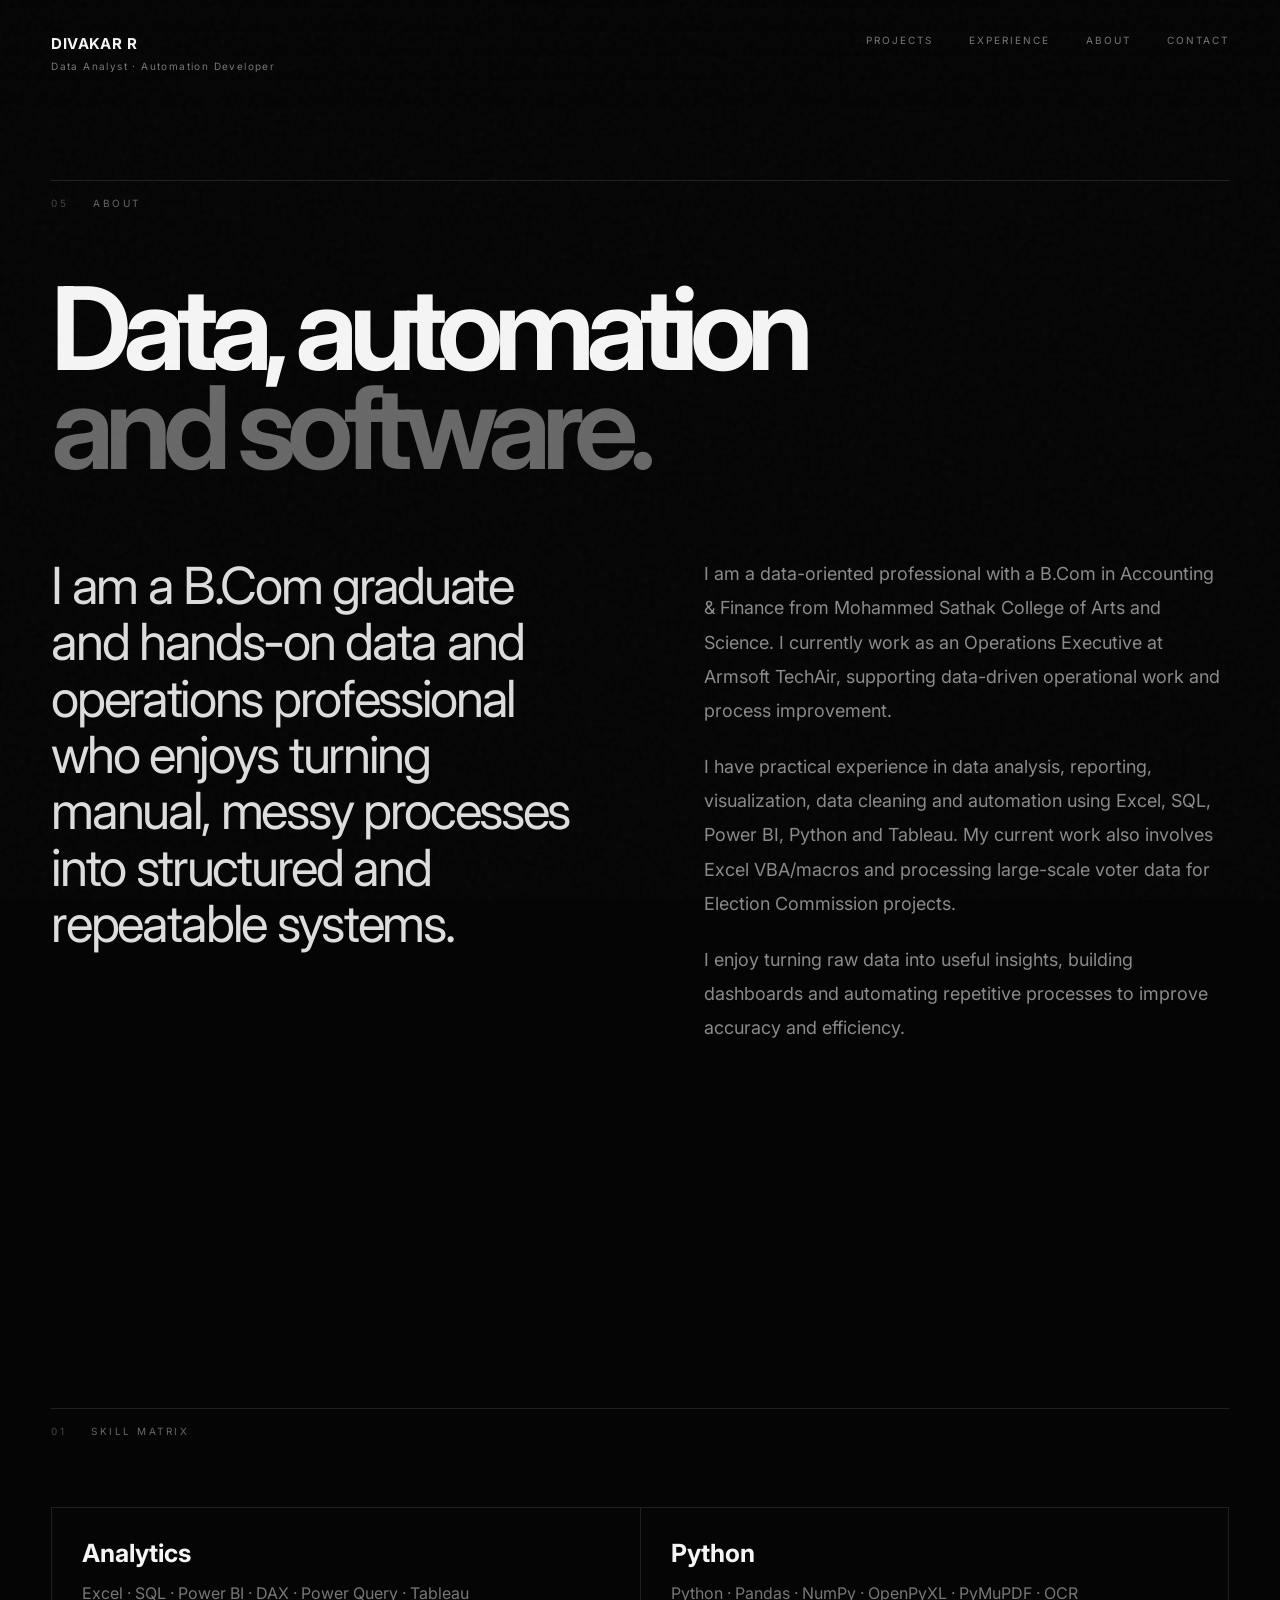
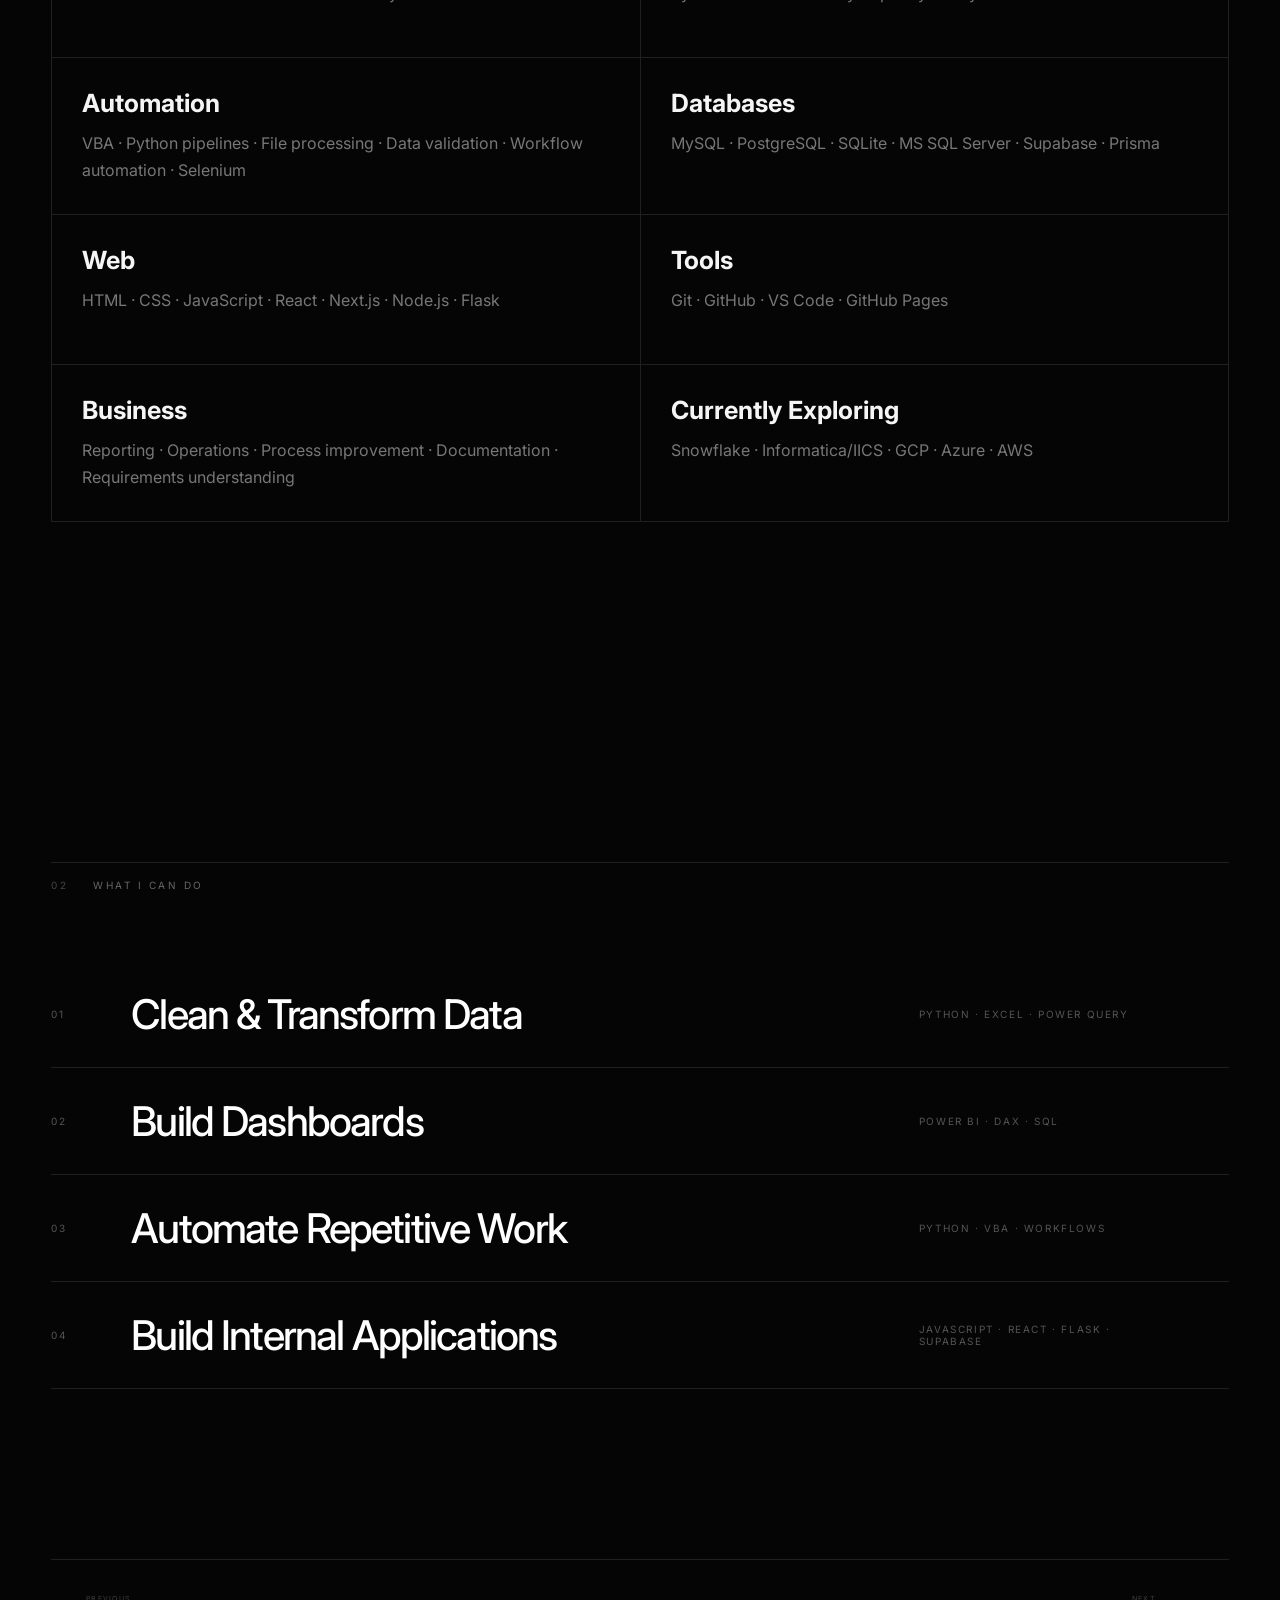
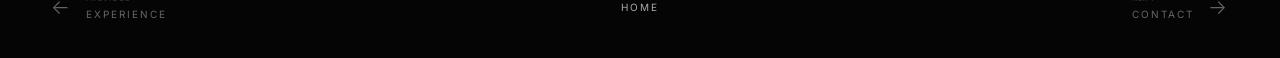
==== commit 5e99f925: "Copy original portfolio details into V2" ====
--- a/about.html
+++ b/about.html
@@ -1,7 +1,7 @@
 <!doctype html>
 <html lang="en"><head><meta charset="utf-8"><meta name="viewport" content="width=device-width,initial-scale=1"><meta name="description" content="About Divakar R — Data Analyst and Automation Developer"><title>About — Divakar R</title><link rel="preconnect" href="https://fonts.googleapis.com"><link rel="preconnect" href="https://fonts.gstatic.com" crossorigin><link href="https://fonts.googleapis.com/css2?family=Inter:wght@400;500;600;700;800&display=swap" rel="stylesheet"><link rel="stylesheet" href="style.css"><link rel="stylesheet" href="page-nav.css"></head>
 <body><div class="noise"></div><header class="topbar"><a class="brand" href="index.html"><strong>DIVAKAR R</strong><span>Data Analyst · Automation Developer</span></a><nav><a href="projects.html">Projects</a><a href="experience.html">Experience</a><a href="about.html">About</a><a href="contact.html">Contact</a></nav></header><main>
-<section class="section page-hero"><div class="section-label"><span>05</span><span>ABOUT</span></div><h1 class="page-title">Data, automation<br><em>and software.</em></h1><div class="page-grid"><p class="lead">I am a B.Com graduate and hands-on data and operations professional who enjoys turning manual, messy processes into structured and repeatable systems.</p><div class="copy"><p>My work combines data analysis, Excel automation, Python processing, dashboards, SQL and web applications. I focus on solutions that are practical, maintainable and easy for teams to use.</p><p>I am continuously building stronger skills across data engineering, cloud technologies and modern application development.</p></div></div></section>
-<section class="section"><div class="section-label"><span>01</span><span>SKILL MATRIX</span></div><div class="skill-grid detailed"><div><h3>Analytics</h3><p>Excel · SQL · Power BI · DAX · Power Query · Tableau</p></div><div><h3>Python</h3><p>Python · Pandas · NumPy · OpenPyXL · PyMuPDF · OCR</p></div><div><h3>Automation</h3><p>VBA · Python pipelines · File processing · Data validation · Workflow automation</p></div><div><h3>Databases</h3><p>MySQL · PostgreSQL · MS SQL Server · Supabase · Prisma</p></div><div><h3>Web</h3><p>HTML · CSS · JavaScript · React · Next.js · Node.js · Flask</p></div><div><h3>Tools</h3><p>Git · GitHub · VS Code · GitHub Pages</p></div><div><h3>Business</h3><p>Reporting · Operations · Process improvement · Documentation · Requirements understanding</p></div><div><h3>Currently Exploring</h3><p>Snowflake · Informatica/IICS · GCP · Azure · AWS</p></div></div></section>
+<section class="section page-hero"><div class="section-label"><span>05</span><span>ABOUT</span></div><h1 class="page-title">Data, automation<br><em>and software.</em></h1><div class="page-grid"><p class="lead">I am a B.Com graduate and hands-on data and operations professional who enjoys turning manual, messy processes into structured and repeatable systems.</p><div class="copy"><p>I am a data-oriented professional with a B.Com in Accounting & Finance from Mohammed Sathak College of Arts and Science. I currently work as an Operations Executive at Armsoft TechAir, supporting data-driven operational work and process improvement.</p><p>I have practical experience in data analysis, reporting, visualization, data cleaning and automation using Excel, SQL, Power BI, Python and Tableau. My current work also involves Excel VBA/macros and processing large-scale voter data for Election Commission projects.</p><p>I enjoy turning raw data into useful insights, building dashboards and automating repetitive processes to improve accuracy and efficiency.</p></div></div></section>
+<section class="section"><div class="section-label"><span>01</span><span>SKILL MATRIX</span></div><div class="skill-grid detailed"><div><h3>Analytics</h3><p>Excel · SQL · Power BI · DAX · Power Query · Tableau</p></div><div><h3>Python</h3><p>Python · Pandas · NumPy · OpenPyXL · PyMuPDF · OCR</p></div><div><h3>Automation</h3><p>VBA · Python pipelines · File processing · Data validation · Workflow automation · Selenium</p></div><div><h3>Databases</h3><p>MySQL · PostgreSQL · SQLite · MS SQL Server · Supabase · Prisma</p></div><div><h3>Web</h3><p>HTML · CSS · JavaScript · React · Next.js · Node.js · Flask</p></div><div><h3>Tools</h3><p>Git · GitHub · VS Code · GitHub Pages</p></div><div><h3>Business</h3><p>Reporting · Operations · Process improvement · Documentation · Requirements understanding</p></div><div><h3>Currently Exploring</h3><p>Snowflake · Informatica/IICS · GCP · Azure · AWS</p></div></div></section>
 <section class="section"><div class="section-label"><span>02</span><span>WHAT I CAN DO</span></div><div class="project-list"><div class="project"><span class="number">01</span><h2>Clean & Transform Data</h2><span class="meta">PYTHON · EXCEL · POWER QUERY</span></div><div class="project"><span class="number">02</span><h2>Build Dashboards</h2><span class="meta">POWER BI · DAX · SQL</span></div><div class="project"><span class="number">03</span><h2>Automate Repetitive Work</h2><span class="meta">PYTHON · VBA · WORKFLOWS</span></div><div class="project"><span class="number">04</span><h2>Build Internal Applications</h2><span class="meta">JAVASCRIPT · REACT · FLASK · SUPABASE</span></div></div></section>
 </main><footer class="page-navigation"><a class="prev" href="experience.html"><span class="arrow">←</span><span class="label"><small>PREVIOUS</small>EXPERIENCE</span></a><a class="home" href="index.html">HOME</a><a class="next" href="contact.html"><span class="label"><small>NEXT</small>CONTACT</span><span class="arrow">→</span></a></footer></body></html>
